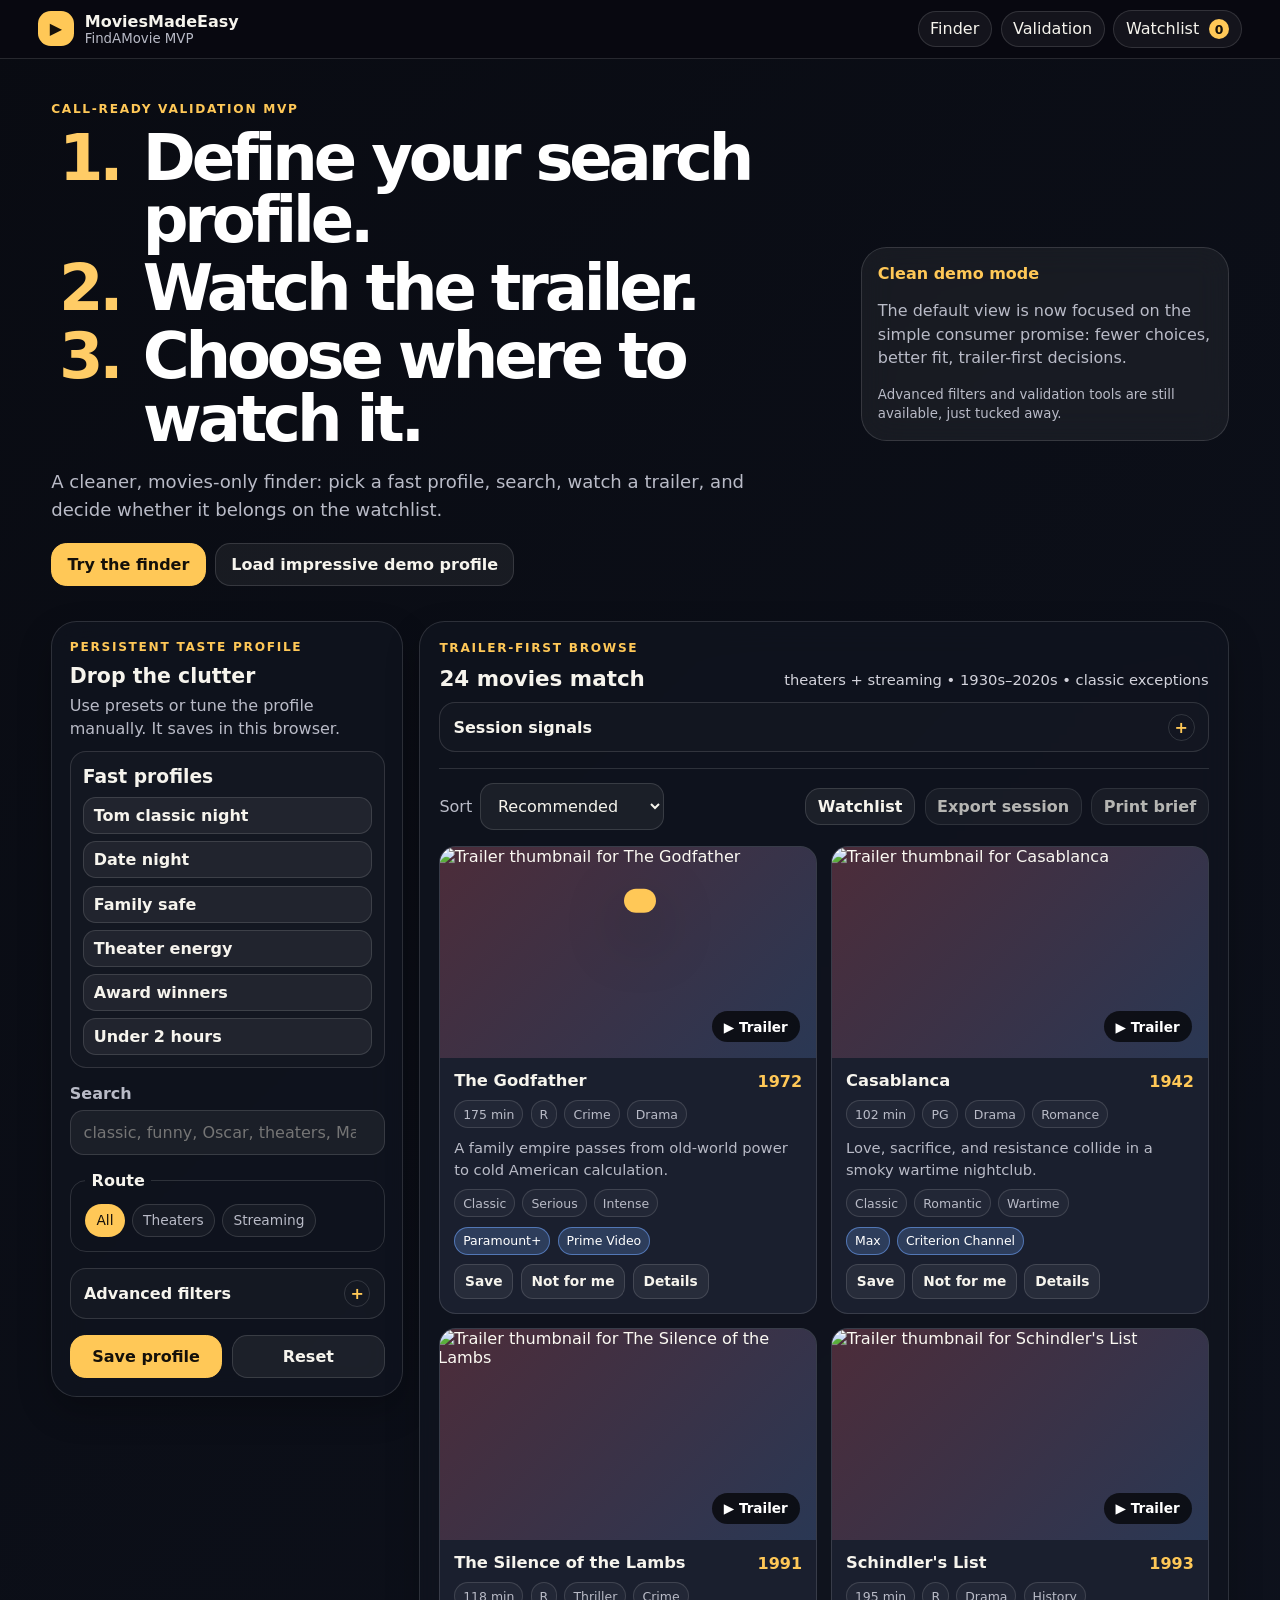
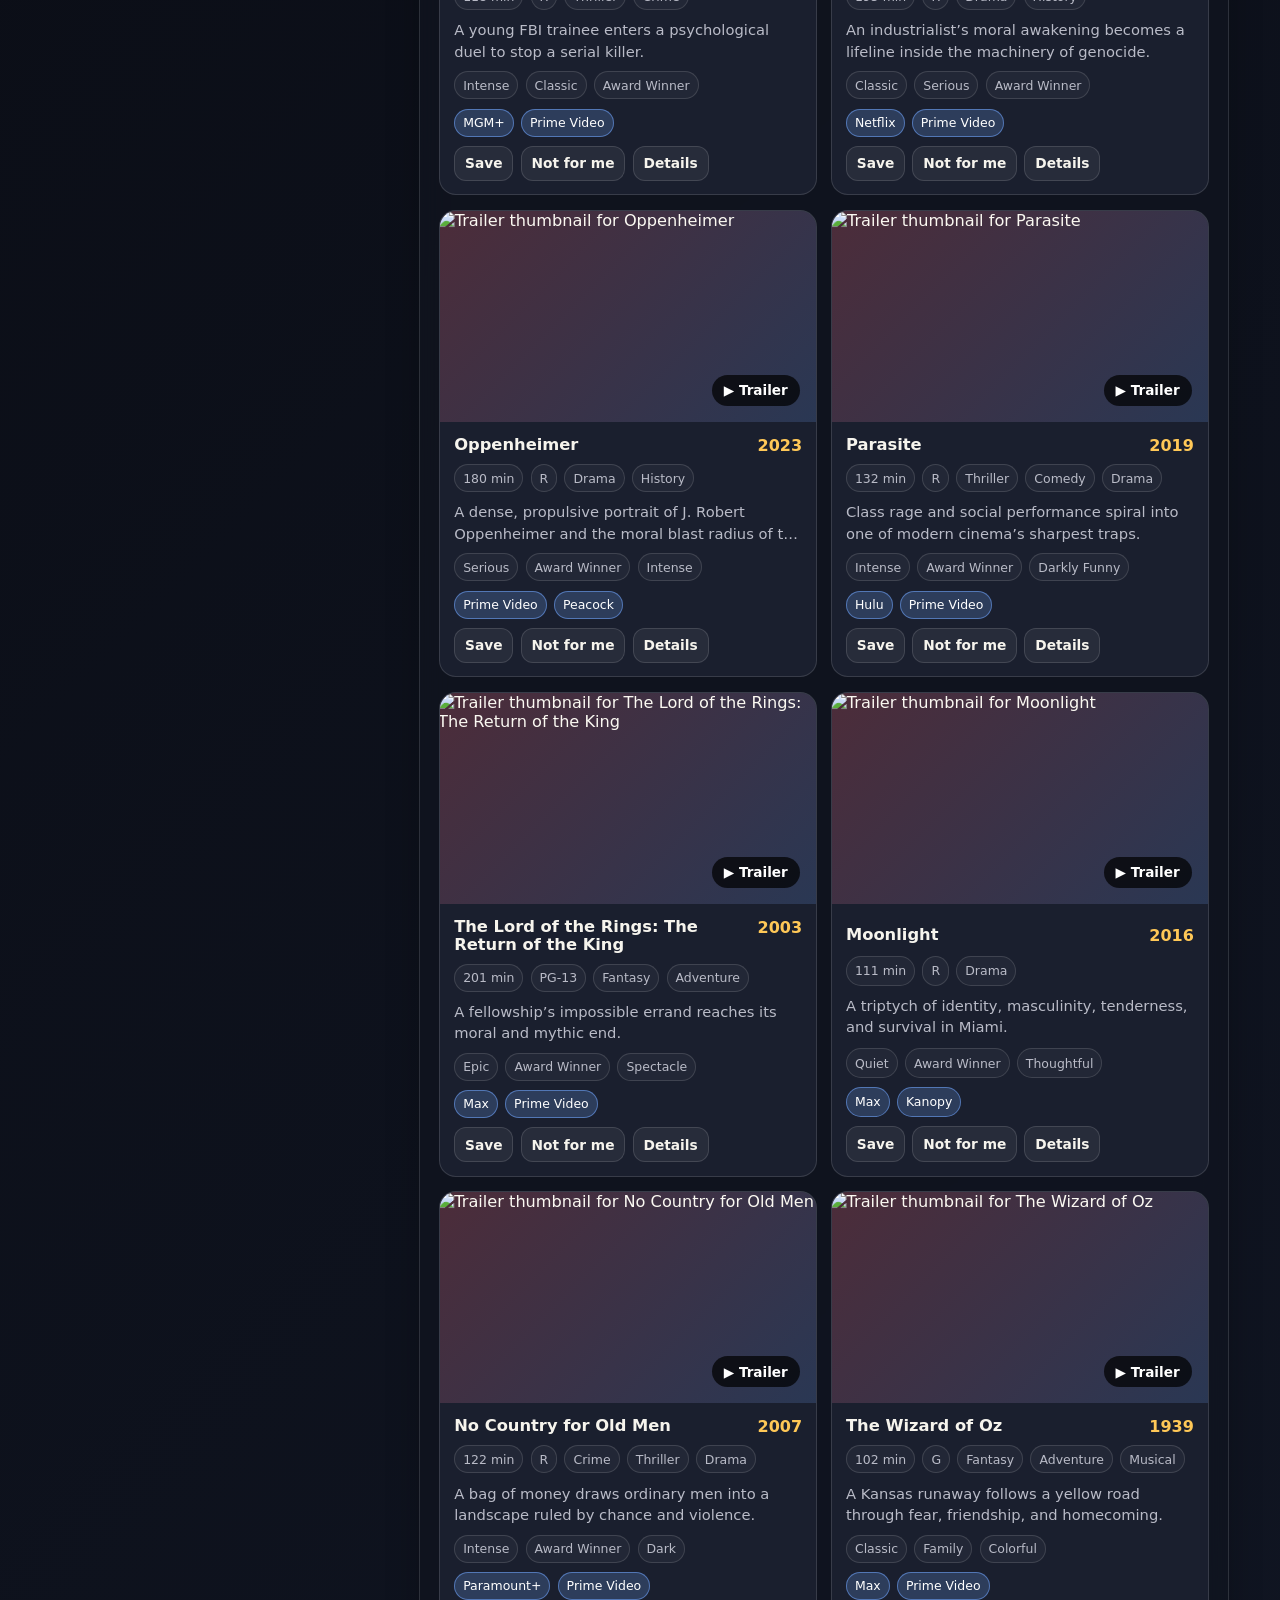
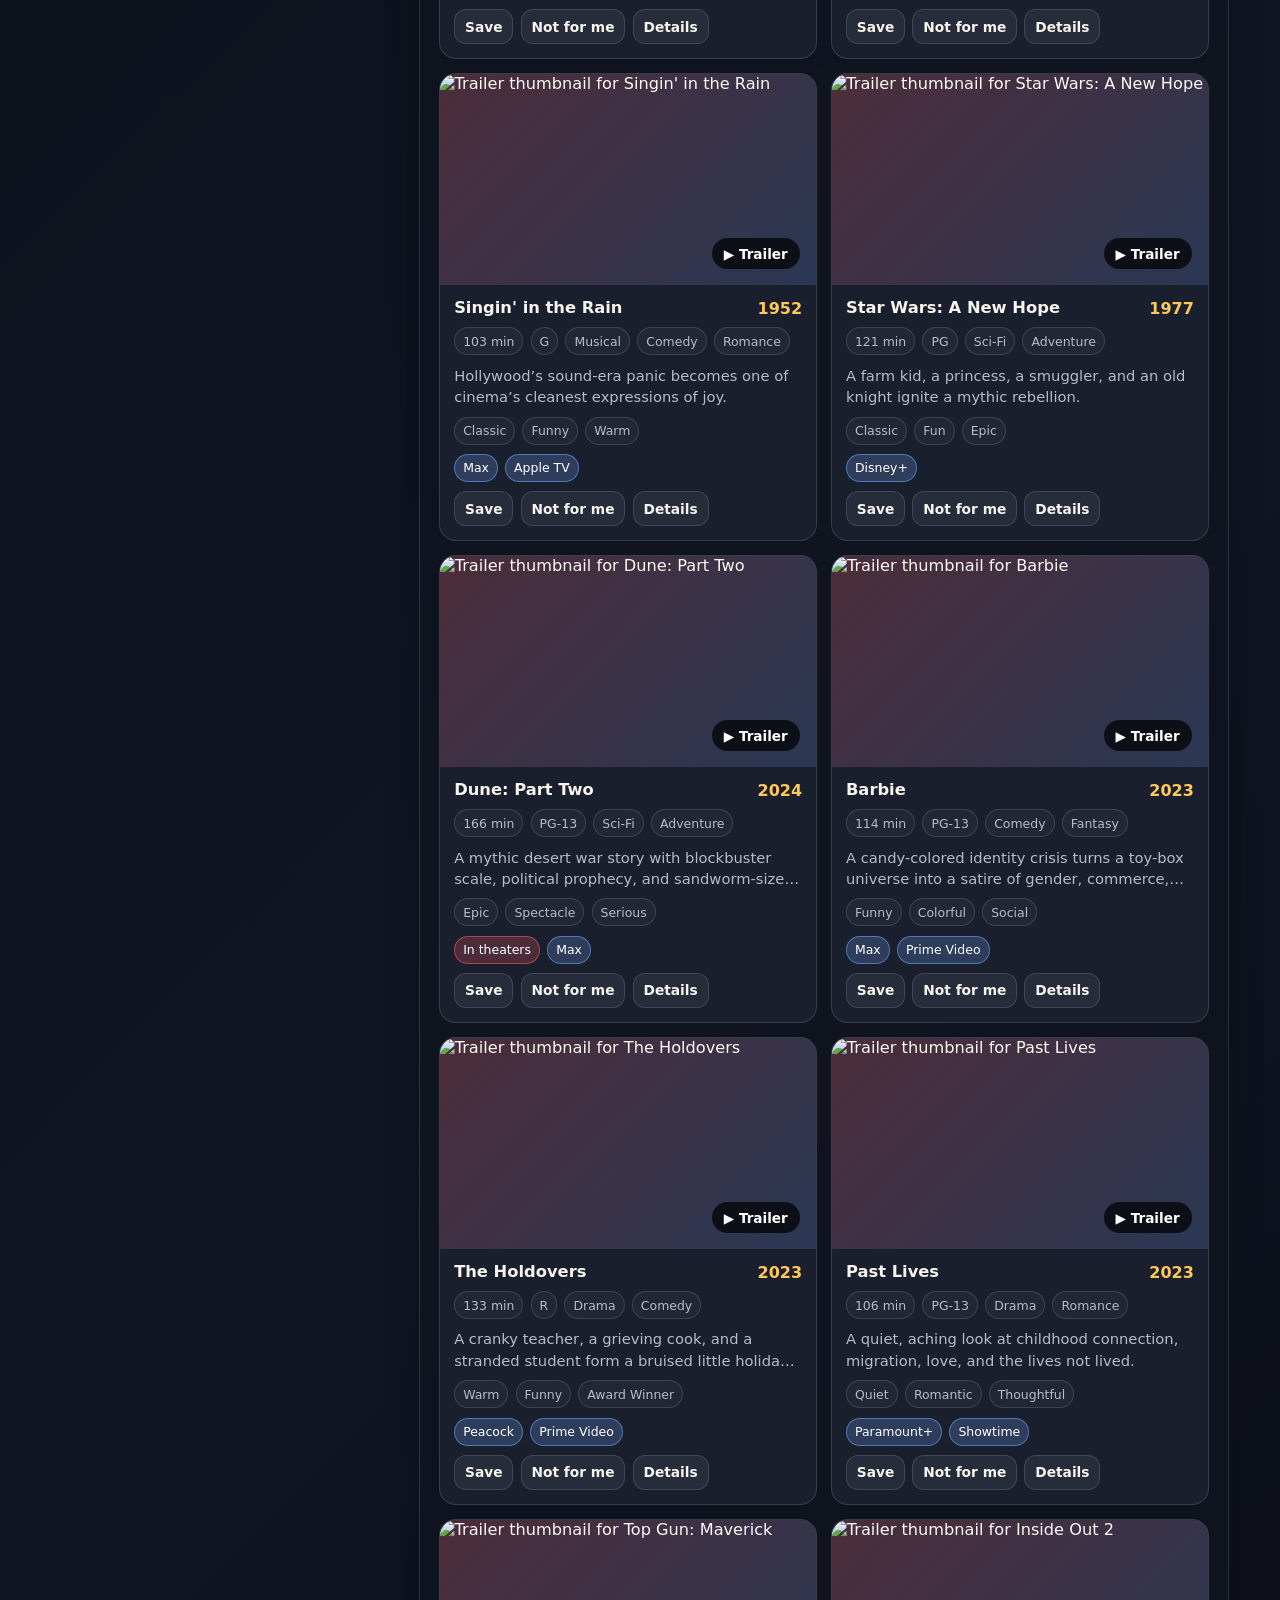
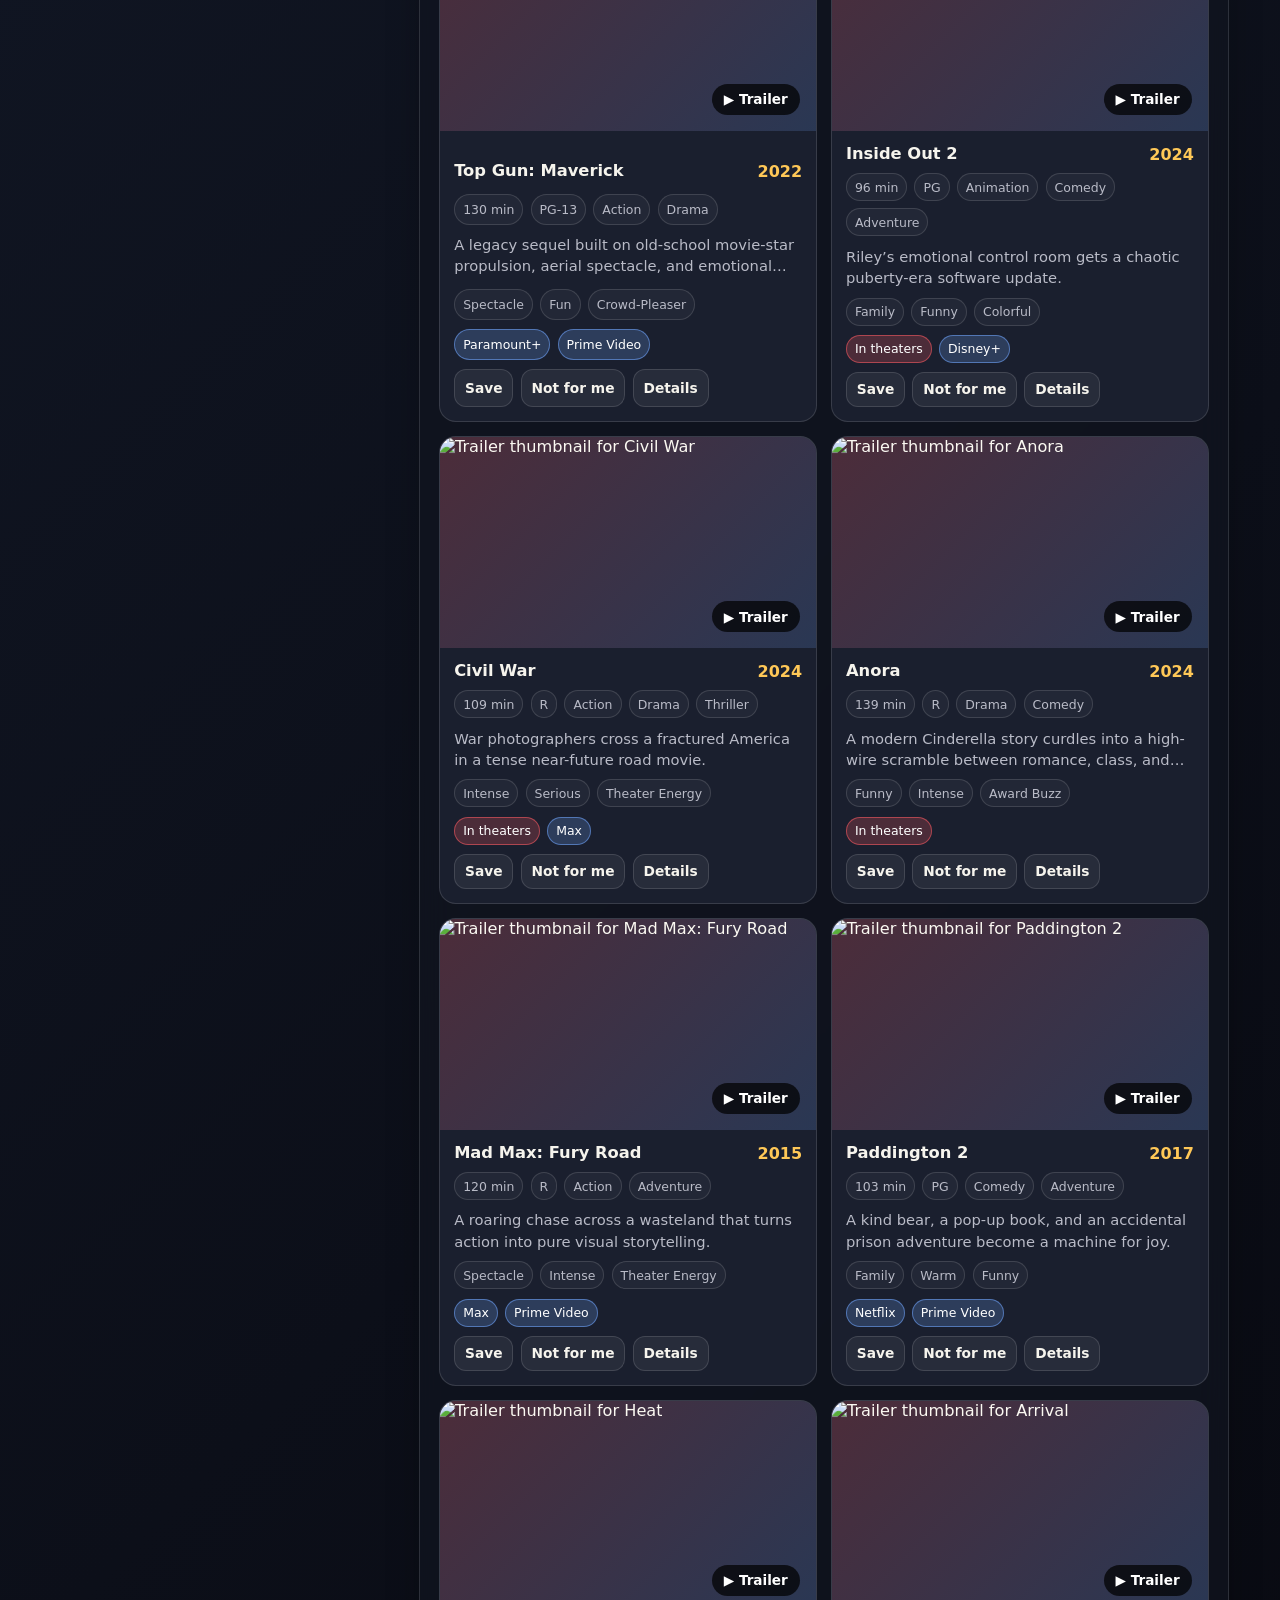
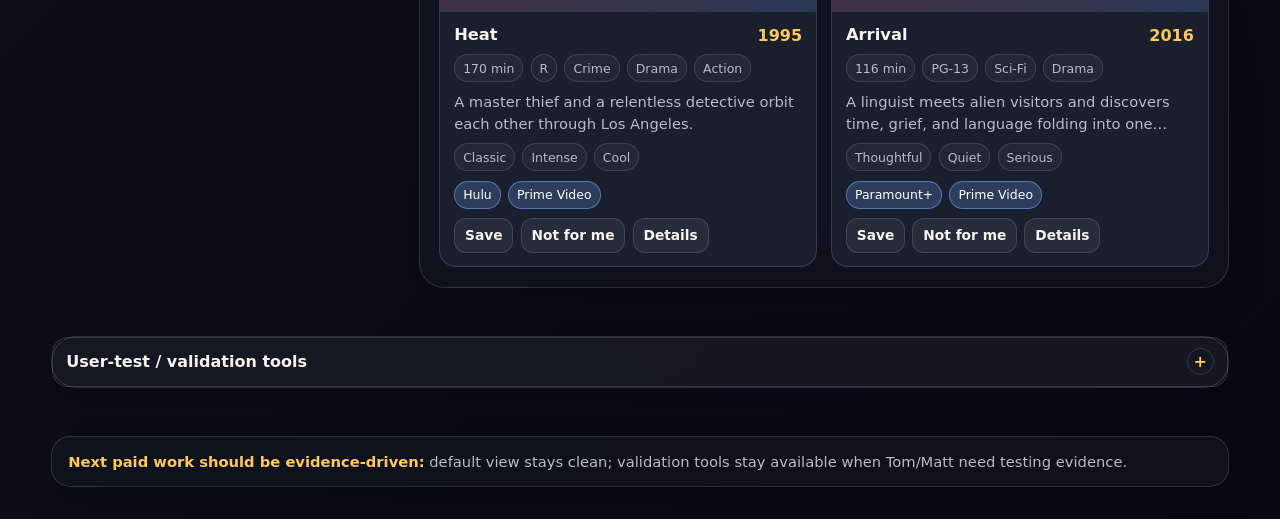
==== mvp/findamovie_mvp_static/index.html @ 517a37fc "Initial clean MoviesMadeEasy MVP staging repo" ====
<!doctype html>
<html lang="en">
<head>
  <meta charset="utf-8" />
  <meta name="viewport" content="width=device-width, initial-scale=1" />
  <title>MoviesMadeEasy — FindAMovie MVP</title>
  <meta name="description" content="Validation MVP for MoviesMadeEasy / FindAMovie: movies-only, trailer-first discovery with a persistent taste profile." />
  <link rel="manifest" href="manifest.webmanifest" />
  <link rel="stylesheet" href="styles.css" />
</head>
<body class="v2-clean">
  <header class="topbar">
    <a class="brand" href="#top" aria-label="MoviesMadeEasy home"><span class="brand-mark">▶</span><span><strong>MoviesMadeEasy</strong><small>FindAMovie MVP</small></span></a>
    <nav class="topnav" aria-label="Prototype sections">
      <a href="#finder">Finder</a>
      <a href="#validation">Validation</a>
      <button id="openWatchlistTop" type="button">Watchlist <span id="watchlistPill">0</span></button>
    </nav>
  </header>

  <section id="top" class="hero">
    <div class="hero-copy">
      <p class="eyebrow">Call-ready validation MVP</p>
      <h1 class="sr-only">Find a movie in three steps</h1>
        <ol class="hero-steps" aria-label="Find a movie steps">
          <li>Define your search profile.</li>
          <li>Watch the trailer.</li>
          <li>Choose where to watch it.</li>
        </ol>
      <p class="lede">A cleaner, movies-only finder: pick a fast profile, search, watch a trailer, and decide whether it belongs on the watchlist.</p>
      <div class="hero-actions">
        <a class="primary-action" href="#finder">Try the finder</a>
        <button id="quickDemo" class="secondary-action" type="button">Load impressive demo profile</button>
      </div>
    </div>
    <aside class="proof-card clean-note">
      <strong>Clean demo mode</strong>
      <p>The default view is now focused on the simple consumer promise: fewer choices, better fit, trailer-first decisions.</p>
      <small>Advanced filters and validation tools are still available, just tucked away.</small>
    </aside>
  </section>

  <main id="finder" class="layout">
    <aside class="filters" aria-labelledby="filterTitle">
      <div class="panel-title">
        <p class="eyebrow">Persistent taste profile</p>
        <h2 id="filterTitle">Drop the clutter</h2>
        <p>Use presets or tune the profile manually. It saves in this browser.</p>
      </div>

      <section class="preset-box" aria-label="Profile presets">
        <h3>Fast profiles</h3>
        <div id="presetButtons" class="preset-grid"></div>
      </section>

      <label class="field-label" for="searchBox">Search</label>
      <input id="searchBox" class="text-input" type="search" placeholder="classic, funny, Oscar, theaters, Max..." />

      <fieldset>
        <legend>Route</legend>
        <div class="segmented" role="group" aria-label="Viewing route">
          <label><input type="radio" name="route" value="all" checked /> All</label>
          <label><input type="radio" name="route" value="theaters" /> Theaters</label>
          <label><input type="radio" name="route" value="streaming" /> Streaming</label>
        </div>
      </fieldset>

      <details class="advanced-drawer">
        <summary>Advanced filters</summary>
        <div class="advanced-drawer-body">

      <fieldset>
        <legend>Audience</legend>
        <div id="audienceFilters" class="chip-grid"></div>
      </fieldset>

      <fieldset>
        <legend>Mood</legend>
        <div id="moodFilters" class="chip-grid"></div>
      </fieldset>

      <fieldset>
        <legend>Genre</legend>
        <div id="genreFilters" class="chip-grid"></div>
      </fieldset>

      <fieldset>
        <legend>Decades</legend>
        <div class="range-row">
          <label>From<select id="decadeFrom"></select></label>
          <label>To<select id="decadeTo"></select></label>
        </div>
      </fieldset>

      <fieldset>
        <legend>Guardrails</legend>
        <label class="toggle-row"><input id="includeClassics" type="checkbox" checked /><span>Let AFI/Oscar-style classics break decade rules</span></label>
        <label class="toggle-row"><input id="shortRuntime" type="checkbox" /><span>Prefer under 2 hours</span></label>
        <label class="toggle-row"><input id="hideLowConfidence" type="checkbox" /><span>Hide low-confidence route placeholders</span></label>
      </fieldset>

        </div>
      </details>

      <div class="button-grid clean-profile-actions">
        <button id="saveProfile" class="primary-button" type="button">Save profile</button>
        <button id="resetFilters" class="ghost-button" type="button">Reset</button>
      </div>
    </aside>

    <section class="results" aria-live="polite">
      <div class="results-topline">
        <div>
          <p class="eyebrow">Trailer-first browse</p>
          <h2><span id="resultCount">0</span> movies match</h2>
        </div>
        <p id="profileSummary" class="profile-summary"></p>
      </div>

      <details class="session-drawer">
        <summary>Session signals</summary>
      <div class="metric-strip" aria-label="Validation metrics">
        <div><strong id="metricSaved">0</strong><span>saved</span></div>
        <div><strong id="metricTrailers">0</strong><span>trailers opened</span></div>
        <div><strong id="metricDismissed">0</strong><span>not-for-me</span></div>
        <div><strong id="metricSignal">0%</strong><span>positive signal</span></div>
      </div>
      </details>

      <div class="toolbar">
        <label class="sort-label">Sort
          <select id="sortMode">
            <option value="recommended">Recommended</option>
            <option value="newest">Newest</option>
            <option value="classic">Classic-first</option>
            <option value="short">Shortest runtime</option>
            <option value="alpha">A–Z</option>
          </select>
        </label>
        <div class="toolbar-actions">
          <button id="openWatchlist" class="ghost-button small" type="button">Watchlist</button>
          <button id="exportSession" class="ghost-button small" type="button">Export session</button>
          <button id="printBrief" class="ghost-button small" type="button">Print brief</button>
        </div>
      </div>

      <div id="movieGrid" class="movie-grid"></div>
      <div id="emptyState" class="empty-state" hidden>
        <h3>No matches yet</h3>
        <p>Try All routes, widening the decades, or turning classic exceptions back on.</p>
      </div>
    </section>
  </main>

  <section id="validation" class="validation-panel validation-collapsed">
    <details>
      <summary>User-test / validation tools</summary>
      <div class="validation-inner">
    <div>
      <p class="eyebrow">User test mode</p>
      <h2>Can someone find a movie they want in under 60 seconds?</h2>
      <p>Use this during Monday’s call or a 5-person test. The MVP captures behavioral signals, then exports a receipt JSON.</p>
    </div>
    <form id="testForm" class="test-form">
      <label>Tester name or initials<input id="testerName" type="text" placeholder="T1, Ben, Tom..." /></label>
      <label>One-sentence reaction<textarea id="testerReaction" rows="3" placeholder="What did they say without prompting?"></textarea></label>
      <label>Usefulness score<select id="usefulnessScore"><option value="">Choose...</option><option>1 - not useful</option><option>2</option><option>3</option><option>4</option><option>5 - very useful</option></select></label>
      <label>Would use again?<select id="wouldUseAgain"><option value="">Choose...</option><option>Yes</option><option>Maybe</option><option>No</option></select></label>
      <div class="button-grid"><button class="primary-button" type="submit">Save test note</button><button id="clearSession" class="ghost-button" type="button">Clear session</button></div>
    </form>
      </div>
    </details>
  </section>

  <footer class="footer-note">
    <strong>Next paid work should be evidence-driven:</strong> default view stays clean; validation tools stay available when Tom/Matt need testing evidence.
  </footer>

  <dialog id="detailsDialog" class="details-dialog"><div id="detailsMount"></div></dialog>
  <dialog id="watchlistDialog" class="watchlist-dialog"><div id="watchlistMount"></div></dialog>
  <div id="toast" class="toast" role="status" aria-live="polite"></div>

  <script src="app.js"></script>
</body>
</html>
---- mvp/findamovie_mvp_static/styles.css ----
:root{color-scheme:dark;--bg:#080910;--panel:rgba(20,24,36,.86);--panel2:rgba(29,34,51,.96);--line:rgba(255,255,255,.13);--text:#f6f4ed;--muted:#b9bbc7;--gold:#ffc857;--red:#ff5c63;--blue:#72a7ff;--green:#7de2a7;--shadow:0 22px 60px rgba(0,0,0,.38);font-family:Inter,ui-sans-serif,system-ui,-apple-system,BlinkMacSystemFont,"Segoe UI",sans-serif}*{box-sizing:border-box}html{scroll-behavior:smooth}body{margin:0;background:radial-gradient(circle at 12% 0%,rgba(255,92,99,.2),transparent 30rem),radial-gradient(circle at 82% 5%,rgba(114,167,255,.18),transparent 34rem),linear-gradient(135deg,#090b12 0%,#111522 56%,#080910 100%);color:var(--text)}button,input,select,textarea{font:inherit}button{cursor:pointer}.topbar{position:sticky;top:0;z-index:5;display:flex;justify-content:space-between;align-items:center;gap:1rem;padding:.75rem clamp(1rem,4vw,3rem);border-bottom:1px solid var(--line);background:rgba(8,9,16,.78);backdrop-filter:blur(18px)}.brand{display:flex;align-items:center;gap:.7rem;color:var(--text);text-decoration:none}.brand-mark{display:grid;place-items:center;width:2.2rem;height:2.2rem;border-radius:.8rem;background:var(--gold);color:#15100a;font-weight:900}.brand small{display:block;color:var(--muted)}.topnav{display:flex;align-items:center;gap:.55rem}.topnav a,.topnav button{border:1px solid var(--line);border-radius:999px;padding:.48rem .72rem;color:var(--text);background:rgba(255,255,255,.05);text-decoration:none}.topnav span{display:inline-grid;place-items:center;min-width:1.25rem;height:1.25rem;margin-left:.3rem;border-radius:999px;background:var(--gold);color:#15100a;font-weight:900;font-size:.78rem}.hero{display:grid;grid-template-columns:minmax(0,1fr) minmax(18rem,29rem);gap:2rem;align-items:end;padding:clamp(1.25rem,4vw,4.5rem)}.hero h1{max-width:76rem;margin:0;font-size:clamp(2.45rem,7.5vw,6.1rem);line-height:.88;letter-spacing:-.075em}.lede{max-width:58rem;color:var(--muted);font-size:clamp(1rem,2vw,1.25rem);line-height:1.55}.eyebrow{margin:0 0 .65rem;color:var(--gold);font-size:.76rem;letter-spacing:.14em;text-transform:uppercase;font-weight:800}.hero-actions,.button-grid,.toolbar,.toolbar-actions,.cta-row{display:flex;gap:.6rem;flex-wrap:wrap}.primary-action,.secondary-action,.primary-button,.ghost-button,.mock-button{display:inline-flex;align-items:center;justify-content:center;border-radius:.95rem;min-height:2.55rem;padding:.7rem .95rem;border:1px solid var(--line);color:var(--text);text-decoration:none;background:rgba(255,255,255,.06);font-weight:800}.primary-action,.primary-button{border-color:var(--gold);color:#14100a;background:var(--gold)}.small{min-height:2.25rem;padding:.52rem .72rem}.proof-card,.filters,.results,.validation-panel,.modal-card{border:1px solid var(--line);border-radius:1.6rem;background:var(--panel);box-shadow:var(--shadow);backdrop-filter:blur(16px)}.proof-card{padding:1.2rem}.proof-card strong{color:var(--gold)}.proof-card p,.proof-card li{color:var(--muted);line-height:1.45}.layout{display:grid;grid-template-columns:minmax(19rem,25rem) minmax(0,1fr);gap:1.25rem;align-items:start;padding:0 clamp(1rem,4vw,4.5rem) 3rem}.filters{position:sticky;top:5rem;padding:1.1rem}.panel-title h2,.results-topline h2,.validation-panel h2{margin:0;font-size:1.45rem}.panel-title p:not(.eyebrow),.profile-summary{color:var(--muted);line-height:1.45}.preset-box{border:1px solid var(--line);border-radius:1rem;padding:.85rem;background:rgba(255,255,255,.035)}.preset-box h3{margin:.1rem 0 .65rem}.preset-grid{display:grid;grid-template-columns:1fr 1fr;gap:.45rem}.preset-grid button{border:1px solid var(--line);border-radius:.8rem;background:rgba(255,255,255,.06);color:var(--text);padding:.55rem;font-weight:750}.preset-grid button:hover,.ghost-button:hover,.mock-button:hover{border-color:var(--gold)}.field-label{display:block;color:var(--muted);margin:1rem 0 .4rem;font-weight:700}.text-input,select,textarea,input[type=text]{width:100%;border:1px solid var(--line);border-radius:.85rem;padding:.75rem .8rem;color:var(--text);background:#111522}fieldset{border:1px solid var(--line);border-radius:1rem;margin:1rem 0;padding:.9rem}legend{padding:0 .4rem;color:var(--text);font-weight:800}.chip-grid,.segmented,.meta-row,.tag-row,.route-row{display:flex;flex-wrap:wrap;gap:.45rem}.chip-grid label,.segmented label{cursor:pointer;user-select:none}.chip-grid input,.segmented input{position:absolute;opacity:0;pointer-events:none}.chip-grid span,.segmented label,.meta-row span,.tag-row span,.route-row span{display:inline-flex;align-items:center;min-height:2.05rem;border:1px solid var(--line);border-radius:999px;padding:.42rem .64rem;color:var(--muted);background:rgba(255,255,255,.04);font-size:.86rem}.chip-grid input:checked+span,.segmented label:has(input:checked){border-color:rgba(255,200,87,.82);color:#15100a;background:var(--gold)}.range-row{display:grid;grid-template-columns:1fr 1fr;gap:.75rem}.range-row label{display:grid;gap:.35rem;color:var(--muted)}.toggle-row{display:flex;gap:.7rem;align-items:flex-start;color:var(--muted);line-height:1.35;margin:.45rem 0}.toggle-row input{width:1.15rem;height:1.15rem;accent-color:var(--gold)}.button-grid>*{flex:1}.results{padding:1.2rem}.results-topline{display:flex;justify-content:space-between;gap:1rem;align-items:end;margin-bottom:1rem}.profile-summary{max-width:44rem;text-align:right;margin:0}.metric-strip{display:grid;grid-template-columns:repeat(4,minmax(0,1fr));gap:.75rem;margin-bottom:1rem}.metric-strip div{border:1px solid var(--line);border-radius:1rem;padding:.8rem;background:rgba(255,255,255,.04)}.metric-strip strong{display:block;font-size:1.35rem;color:var(--gold)}.metric-strip span{color:var(--muted);font-size:.82rem}.toolbar{align-items:center;justify-content:space-between;margin-bottom:1rem}.sort-label{color:var(--muted);display:inline-flex;align-items:center;gap:.5rem}.sort-label select{width:auto;min-width:11rem}.movie-grid{display:grid;grid-template-columns:repeat(auto-fill,minmax(17rem,1fr));gap:1rem}.movie-card{display:grid;overflow:hidden;border:1px solid var(--line);border-radius:1.25rem;background:var(--panel2)}.trailer-frame{position:relative;display:block;aspect-ratio:16/9;overflow:hidden;text-decoration:none;color:var(--text);background:linear-gradient(135deg,rgba(255,92,99,.22),rgba(114,167,255,.18))}.trailer-frame img{width:100%;height:100%;object-fit:cover;filter:saturate(.95) contrast(1.04);transform:scale(1.01)}.play-pill{position:absolute;inset:auto 1rem 1rem auto;border-radius:999px;padding:.48rem .75rem;background:rgba(0,0,0,.72);color:#fff;font-weight:800;font-size:.85rem}.card-body{display:grid;gap:.7rem;padding:1rem}.card-title-row{display:flex;justify-content:space-between;gap:.75rem;align-items:start}.card-title-row h3{margin:0;font-size:1.08rem;line-height:1.12}.year{color:var(--gold);font-weight:900}.synopsis{margin:0;color:var(--muted);line-height:1.45}.tag-row .gold{color:#14110a;background:var(--gold);border-color:var(--gold)}.tag-row .green{color:#07120b;background:var(--green);border-color:var(--green)}.route.theaters{color:#fff;background:rgba(255,92,99,.22);border-color:rgba(255,92,99,.55)}.route.streaming{color:#fff;background:rgba(114,167,255,.22);border-color:rgba(114,167,255,.55)}.mock-button.active{background:rgba(125,226,167,.18);border-color:var(--green);color:#dfffea}.mock-button.bad{background:rgba(255,92,99,.16);border-color:var(--red)}.empty-state{text-align:center;padding:4rem 1rem;color:var(--muted)}.validation-panel{display:grid;grid-template-columns:minmax(0,1fr) minmax(18rem,32rem);gap:1.25rem;margin:0 clamp(1rem,4vw,4.5rem) 3rem;padding:1.2rem}.test-form{display:grid;gap:.75rem}.test-form label{display:grid;gap:.35rem;color:var(--muted);font-weight:700}.footer-note{margin:0 clamp(1rem,4vw,4.5rem) 2rem;border:1px solid var(--line);border-radius:1.2rem;padding:1rem;color:var(--muted);background:rgba(0,0,0,.2)}.footer-note strong{color:var(--gold)}dialog{border:0;padding:0;background:transparent;color:var(--text);max-width:min(48rem,94vw)}dialog::backdrop{background:rgba(0,0,0,.66)}.modal-card{position:relative;padding:1.4rem}.modal-card h2{margin-top:0}.modal-card h2 span{color:var(--gold)}.modal-card p,.modal-card li,.note{color:var(--muted);line-height:1.45}.close{position:absolute;top:.8rem;right:.8rem;border:1px solid var(--line);background:rgba(255,255,255,.06);color:var(--text);width:2.2rem;height:2.2rem;border-radius:999px;font-size:1.2rem}.detail-grid{display:grid;grid-template-columns:repeat(3,1fr);gap:.7rem}.detail-grid div{border:1px solid var(--line);border-radius:1rem;padding:.8rem}.detail-grid strong{display:block;color:var(--gold)}.detail-grid span{color:var(--muted)}.watchlist-list{display:grid;gap:.65rem;padding-left:1.3rem}.watchlist-list li{border:1px solid var(--line);border-radius:1rem;padding:.8rem}.watchlist-list span{display:block}.watchlist-list button{margin-top:.45rem;border:1px solid var(--line);border-radius:.7rem;background:rgba(255,255,255,.06);color:var(--text);padding:.35rem .6rem}.toast{position:fixed;left:50%;bottom:1rem;transform:translate(-50%,120%);z-index:20;padding:.75rem 1rem;border-radius:999px;background:var(--gold);color:#15100a;font-weight:900;box-shadow:var(--shadow);transition:.2s ease}.toast.show{transform:translate(-50%,0)}@media print{.topbar,.filters,.toolbar,.hero-actions,.cta-row,.validation-panel,.footer-note{display:none!important}.layout,.hero{display:block}.results{box-shadow:none}.movie-grid{grid-template-columns:repeat(2,1fr)}}@media(max-width:980px){.hero,.layout,.validation-panel{grid-template-columns:1fr}.filters{position:static}.results-topline{display:block}.profile-summary{text-align:left;margin-top:.65rem}.metric-strip{grid-template-columns:repeat(2,minmax(0,1fr))}}@media(max-width:620px){.topbar{align-items:flex-start}.topnav{display:grid;grid-template-columns:1fr 1fr}.metric-strip,.detail-grid{grid-template-columns:1fr}.toolbar{display:grid}.sort-label{display:grid;align-items:stretch}.sort-label select{width:100%}.preset-grid{grid-template-columns:1fr}}

/* V2-clean skin: keep the validation machinery, but restore the simpler V1 feel by default. */
body.v2-clean{
  background:linear-gradient(135deg,#090b12 0%,#101522 58%,#080910 100%);
}
body.v2-clean .topbar{
  padding:.62rem clamp(1rem,3.2vw,2.4rem);
  background:rgba(8,9,16,.88);
}
body.v2-clean .hero{
  grid-template-columns:minmax(0,1fr) minmax(16rem,23rem);
  align-items:center;
  gap:1.25rem;
  padding:clamp(1.4rem,3.4vw,3.2rem) clamp(1rem,4vw,4.5rem) clamp(1rem,2.8vw,2.2rem);
}
body.v2-clean .hero h1{
  max-width:58rem;
  font-size:clamp(2.15rem,5.4vw,4.9rem);
  line-height:.94;
  letter-spacing:-.055em;
}
body.v2-clean .lede{
  max-width:46rem;
  font-size:clamp(.98rem,1.55vw,1.13rem);
}
body.v2-clean .proof-card.clean-note{
  padding:1rem;
  background:rgba(255,255,255,.055);
  box-shadow:none;
}
body.v2-clean .proof-card.clean-note ul{display:none;}
body.v2-clean .proof-card.clean-note small{display:block;color:var(--muted);line-height:1.45;}
body.v2-clean .layout{
  grid-template-columns:minmax(17rem,22rem) minmax(0,1fr);
  gap:1rem;
}
body.v2-clean .filters,
body.v2-clean .results,
body.v2-clean .validation-panel,
body.v2-clean .footer-note{
  box-shadow:0 14px 34px rgba(0,0,0,.24);
  background:rgba(17,21,32,.74);
}
body.v2-clean .panel-title h2{font-size:1.28rem;}
body.v2-clean .panel-title p:not(.eyebrow){margin:.35rem 0 .7rem;}
body.v2-clean .preset-box{
  background:rgba(255,255,255,.025);
  padding:.75rem;
}
body.v2-clean .preset-grid{grid-template-columns:1fr;}
body.v2-clean .preset-grid button{
  min-height:2.2rem;
  text-align:left;
  justify-content:flex-start;
  padding:.5rem .62rem;
}
body.v2-clean .text-input,
body.v2-clean select,
body.v2-clean textarea,
body.v2-clean input[type=text]{background:rgba(255,255,255,.055);}
body.v2-clean .advanced-drawer,
body.v2-clean .session-drawer,
body.v2-clean .validation-collapsed > details{
  border:1px solid var(--line);
  border-radius:1rem;
  background:rgba(255,255,255,.028);
  margin:1rem 0;
}
body.v2-clean .advanced-drawer > summary,
body.v2-clean .session-drawer > summary,
body.v2-clean .validation-collapsed > details > summary{
  list-style:none;
  cursor:pointer;
  min-height:2.55rem;
  display:flex;
  align-items:center;
  justify-content:space-between;
  gap:1rem;
  padding:.68rem .82rem;
  color:var(--text);
  font-weight:850;
}
body.v2-clean .advanced-drawer > summary::-webkit-details-marker,
body.v2-clean .session-drawer > summary::-webkit-details-marker,
body.v2-clean .validation-collapsed > details > summary::-webkit-details-marker{display:none;}
body.v2-clean .advanced-drawer > summary::after,
body.v2-clean .session-drawer > summary::after,
body.v2-clean .validation-collapsed > details > summary::after{
  content:"+";
  display:grid;
  place-items:center;
  width:1.55rem;
  height:1.55rem;
  border:1px solid var(--line);
  border-radius:999px;
  color:var(--gold);
}
body.v2-clean .advanced-drawer[open] > summary::after,
body.v2-clean .session-drawer[open] > summary::after,
body.v2-clean .validation-collapsed > details[open] > summary::after{content:"−";}
body.v2-clean .advanced-drawer-body{padding:0 .8rem .85rem;}
body.v2-clean .advanced-drawer fieldset{margin:.75rem 0;}
body.v2-clean .clean-profile-actions{margin-top:.85rem;}
body.v2-clean .results-topline{margin-bottom:.7rem;}
body.v2-clean .results-topline h2{font-size:1.34rem;}
body.v2-clean .profile-summary{font-size:.92rem;color:#d3d3dc;}
body.v2-clean .session-drawer{margin:0 0 1rem;}
body.v2-clean .session-drawer:not([open]){background:rgba(255,255,255,.018);}
body.v2-clean .metric-strip{margin:.15rem .75rem .75rem;}
body.v2-clean .metric-strip div{padding:.65rem;background:rgba(255,255,255,.028);}
body.v2-clean .toolbar{align-items:center;border-top:1px solid var(--line);padding-top:.85rem;}
body.v2-clean .toolbar-actions .ghost-button:not(#openWatchlist){opacity:.72;}
body.v2-clean .movie-grid{grid-template-columns:repeat(auto-fill,minmax(18.5rem,1fr));gap:.9rem;}
body.v2-clean .movie-card{
  border-radius:1.05rem;
  background:rgba(28,33,48,.94);
}
body.v2-clean .card-body{gap:.58rem;padding:.86rem;}
body.v2-clean .card-title-row h3{font-size:1.02rem;}
body.v2-clean .synopsis{
  display:-webkit-box;
  -webkit-line-clamp:2;
  -webkit-box-orient:vertical;
  overflow:hidden;
  font-size:.92rem;
}
body.v2-clean .tag-row span:nth-child(n+4){display:none;}
body.v2-clean .meta-row span,
body.v2-clean .tag-row span,
body.v2-clean .route-row span{min-height:1.75rem;font-size:.78rem;padding:.3rem .5rem;}
body.v2-clean .cta-row{gap:.45rem;}
body.v2-clean .mock-button{min-height:2.18rem;border-radius:.75rem;padding:.45rem .62rem;font-size:.86rem;}
body.v2-clean .validation-panel{
  display:block;
  padding:0;
  margin-top:0;
}
body.v2-clean .validation-collapsed > details{margin:0;}
body.v2-clean .validation-inner{
  display:grid;
  grid-template-columns:minmax(0,1fr) minmax(18rem,32rem);
  gap:1.25rem;
  padding:0 1.1rem 1.1rem;
}
body.v2-clean .footer-note{font-size:.92rem;}
@media(max-width:980px){
  body.v2-clean .hero,
  body.v2-clean .layout,
  body.v2-clean .validation-inner{grid-template-columns:1fr;}
  body.v2-clean .hero{padding-top:1.25rem;}
}
@media(max-width:620px){
  body.v2-clean .hero h1{font-size:clamp(2rem,13vw,3.25rem);}
  body.v2-clean .hero{gap:.8rem;}
  body.v2-clean .proof-card.clean-note{display:none;}
  body.v2-clean .layout{padding-inline:.75rem;}
  body.v2-clean .results{padding:.9rem;}
  body.v2-clean .movie-grid{grid-template-columns:1fr;}
}


.sr-only{position:absolute!important;width:1px;height:1px;padding:0;margin:-1px;overflow:hidden;clip:rect(0,0,0,0);white-space:nowrap;border:0}
.hero-steps{margin:0;padding-left:1.35em;font-size:clamp(2.1rem,5vw,4.8rem);line-height:.98;font-weight:900;letter-spacing:-.065em;color:#fff;max-width:980px}
.hero-steps li{margin:.08em 0;padding-left:.08em}
.hero-steps li::marker{color:var(--accent,#ffcc66);font-weight:900}
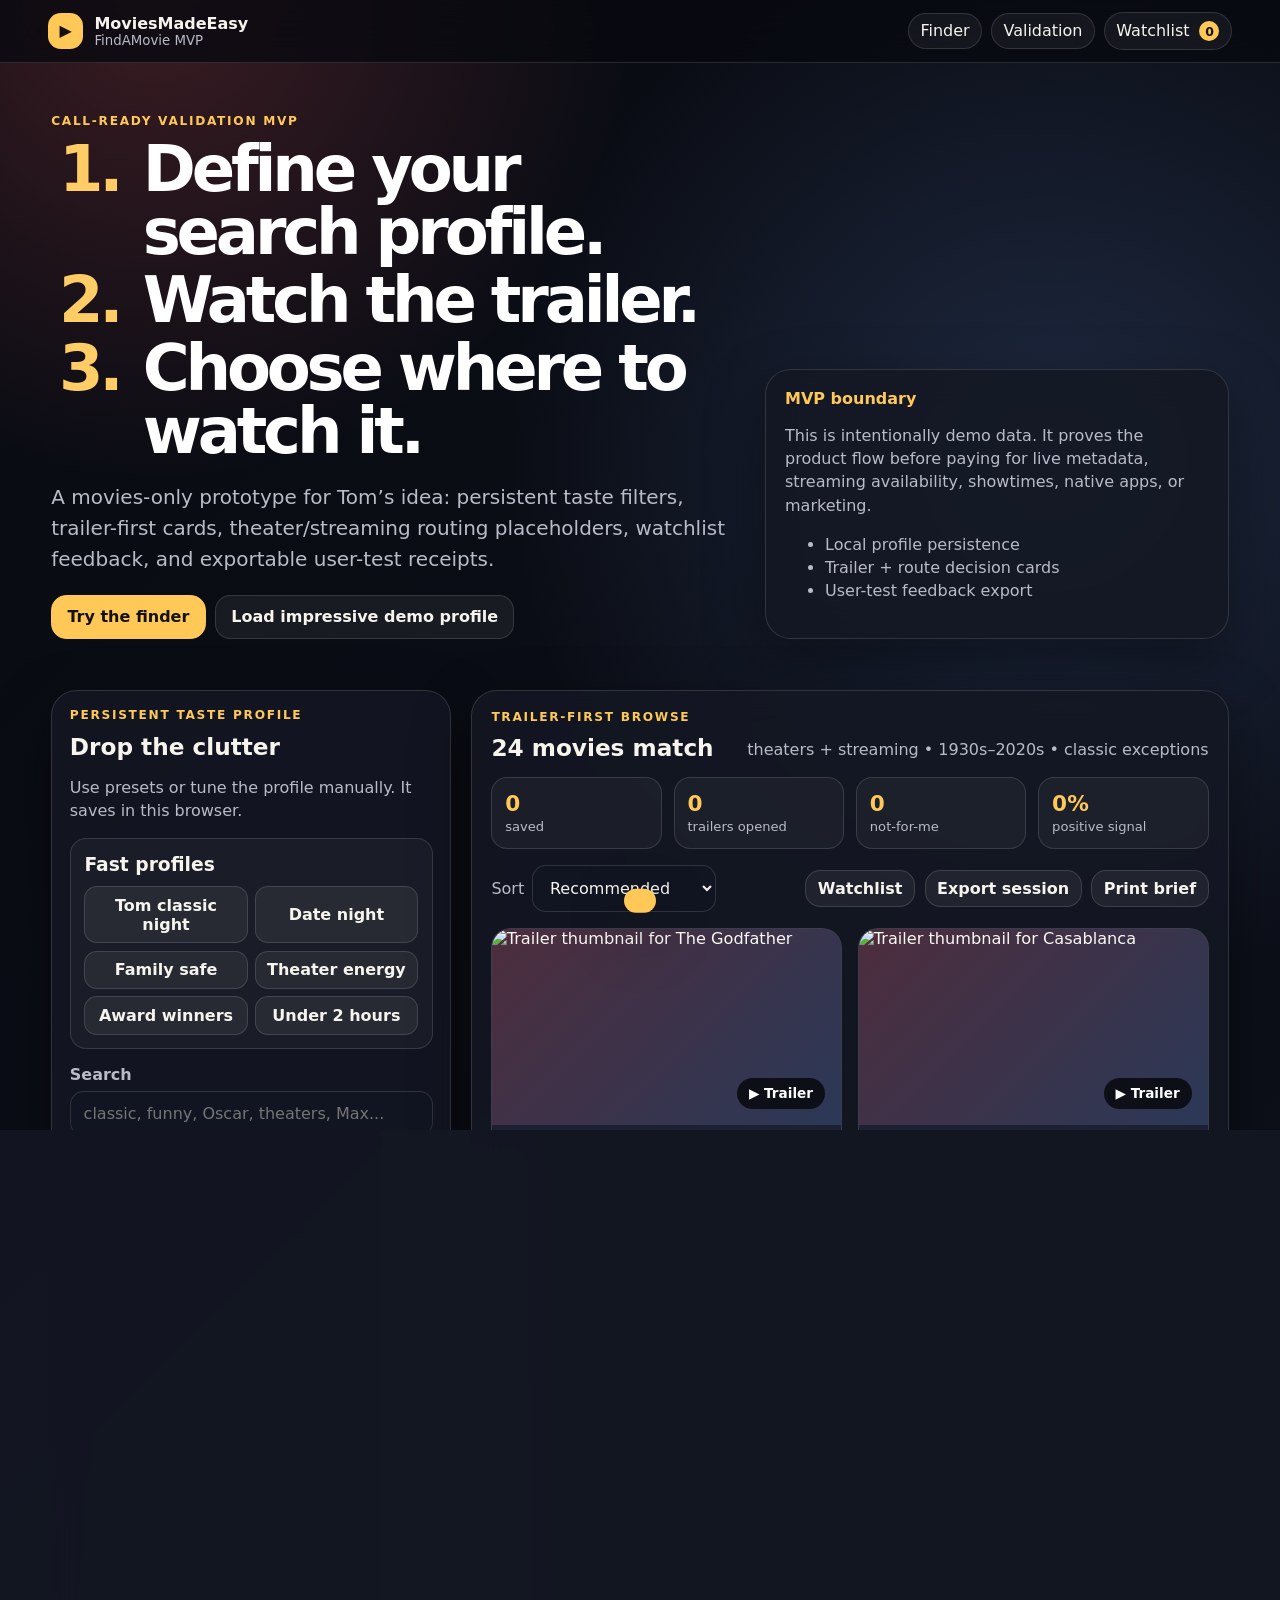
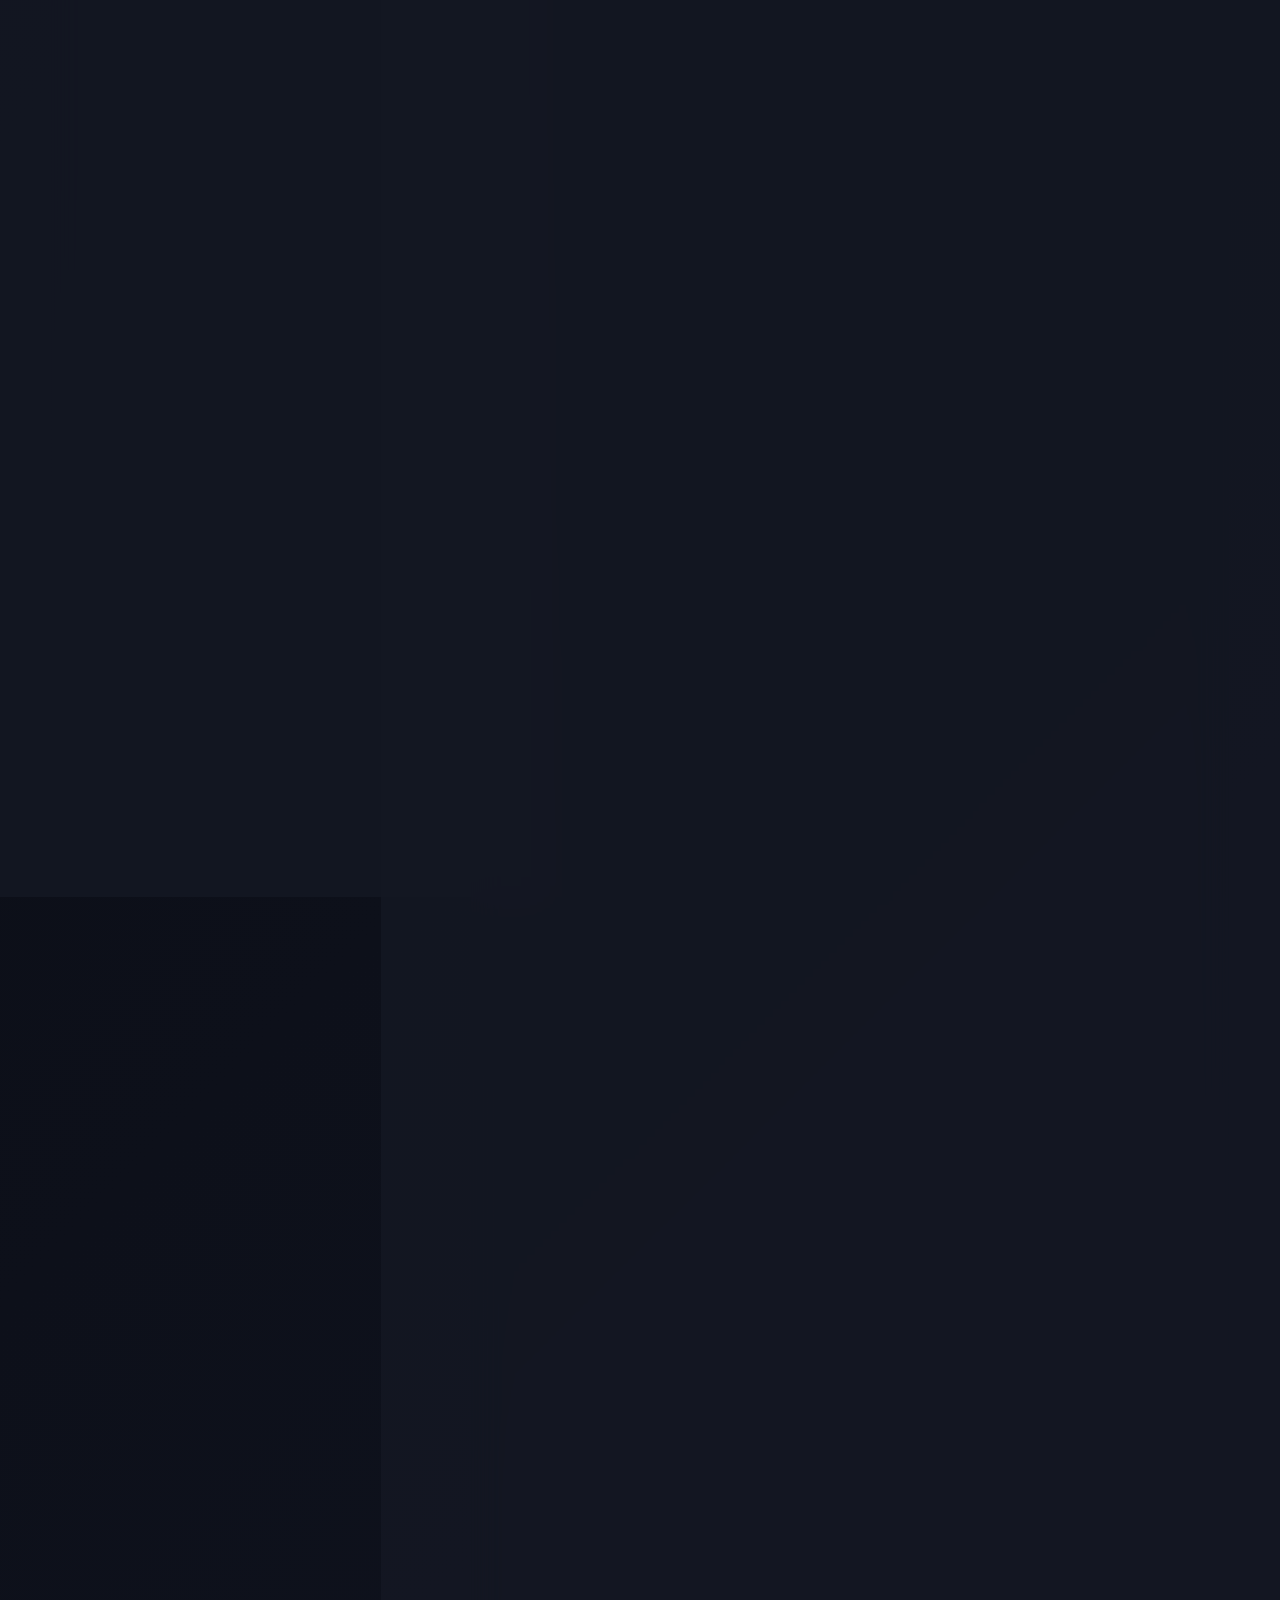
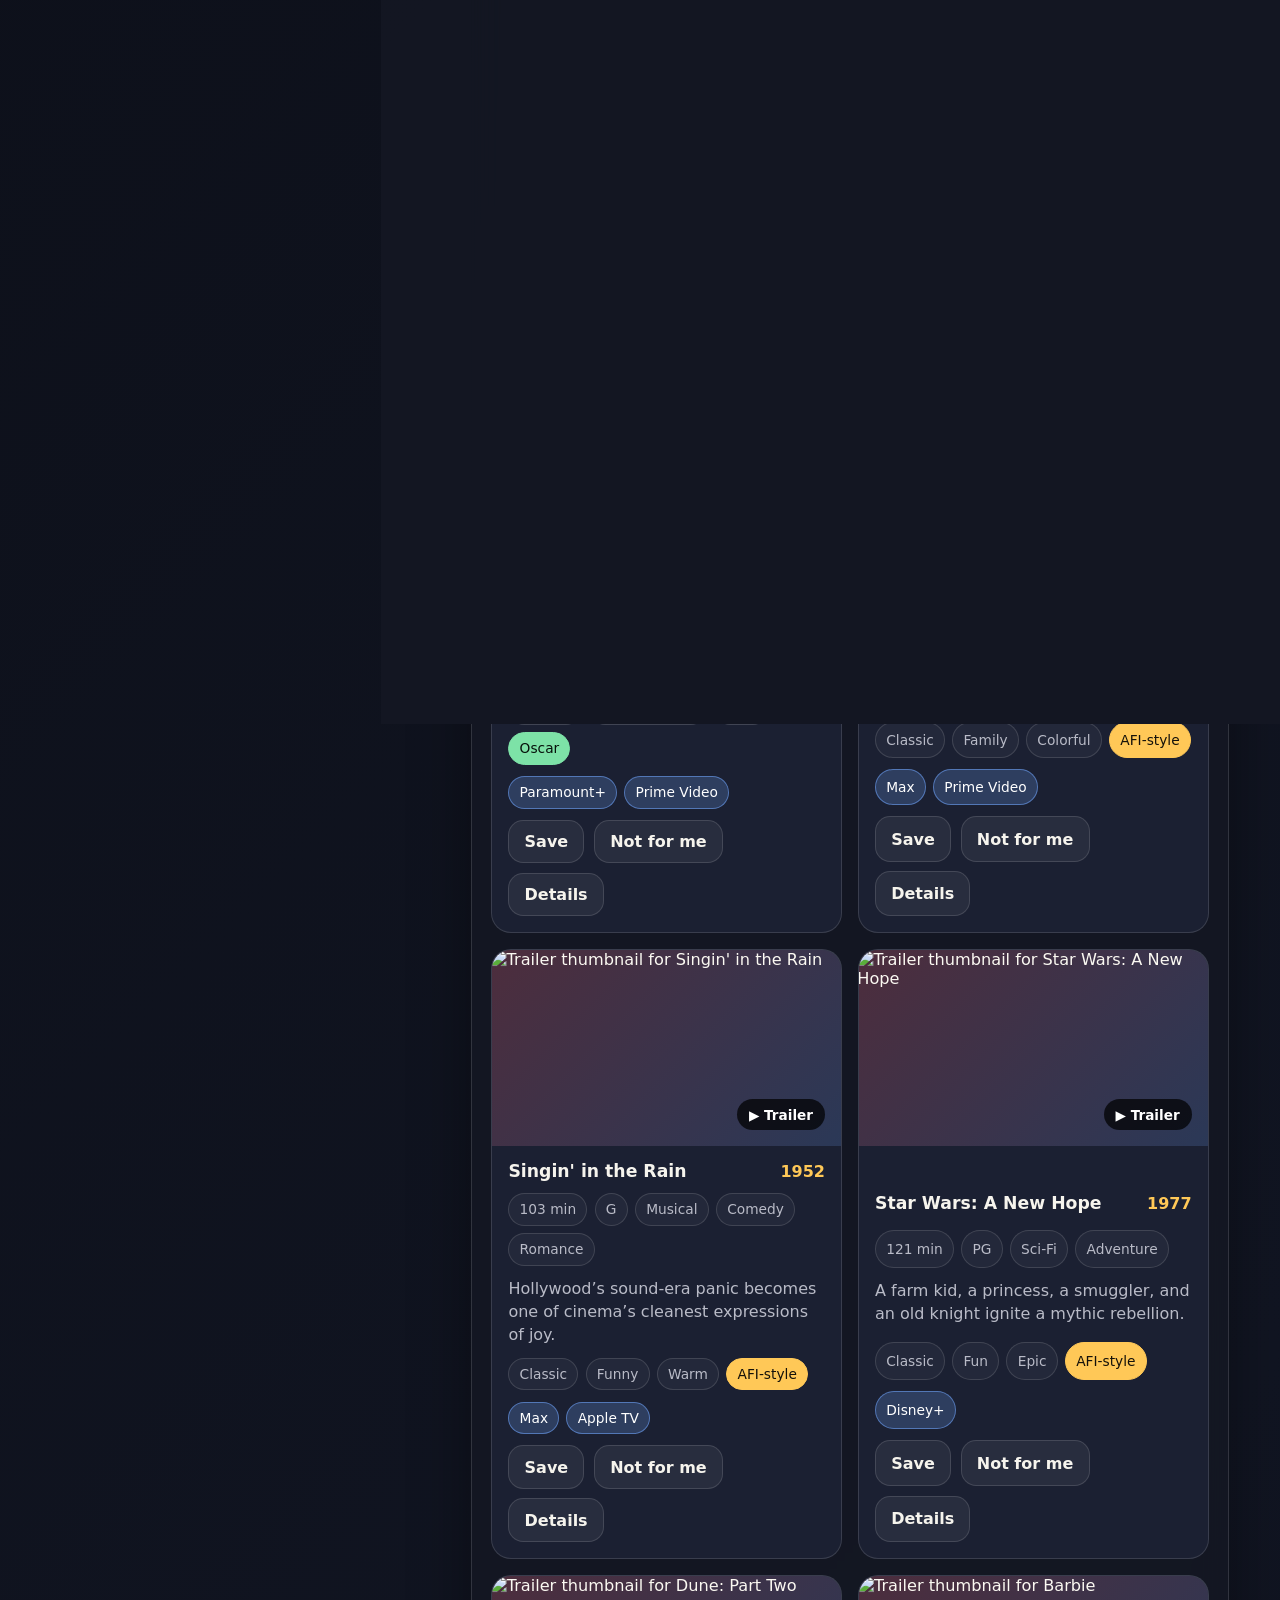
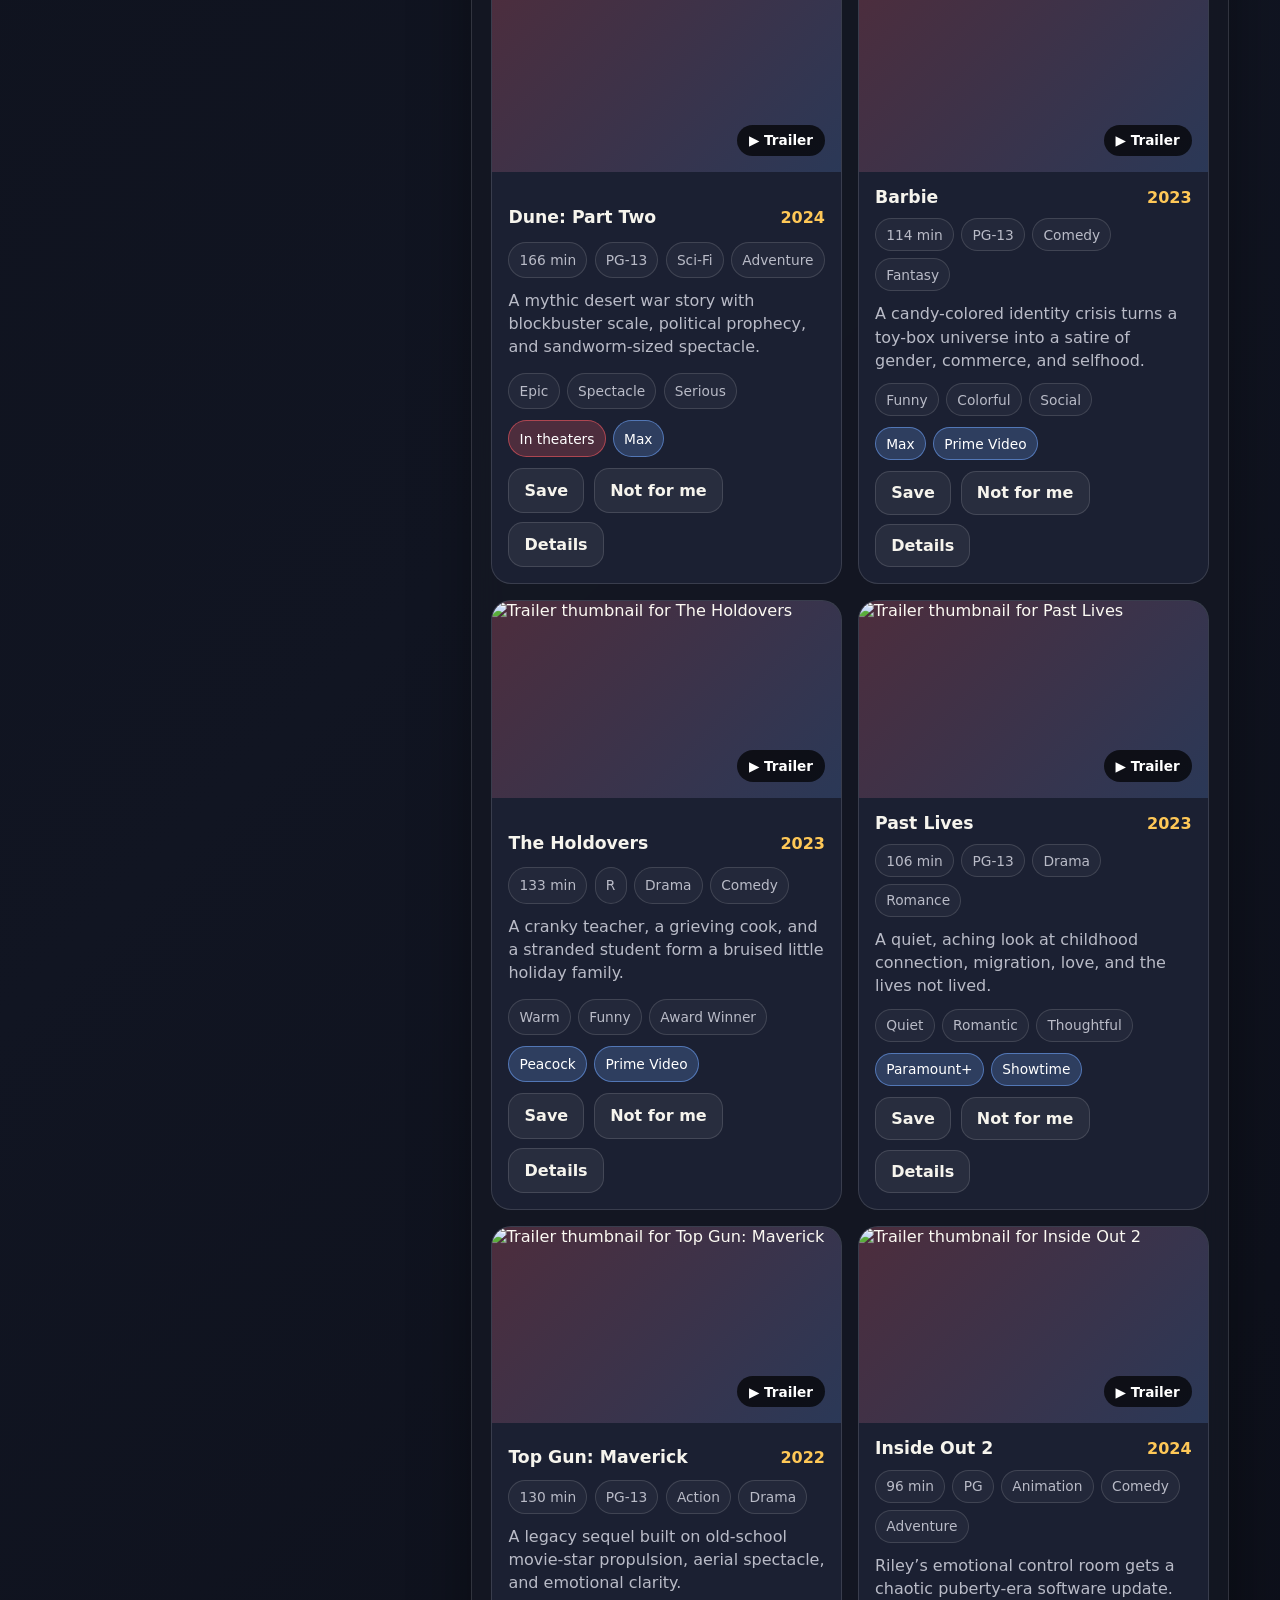
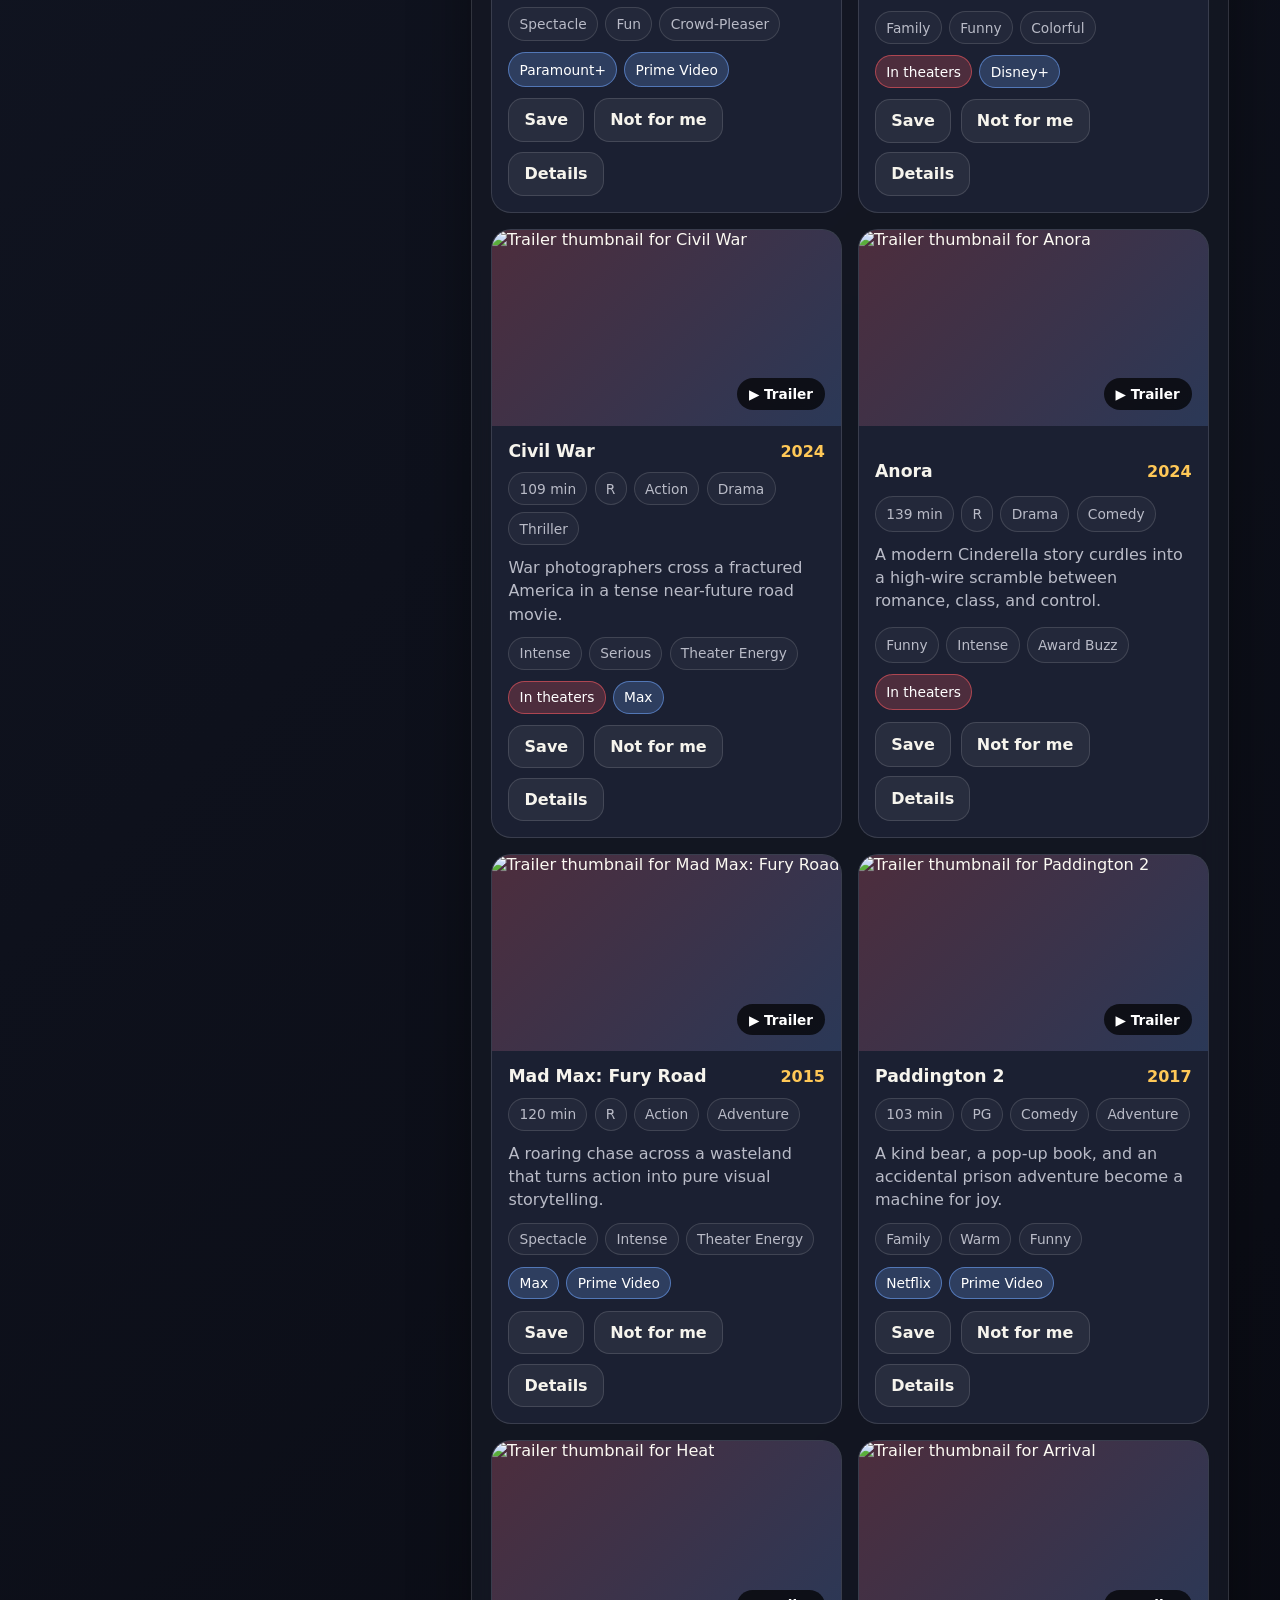
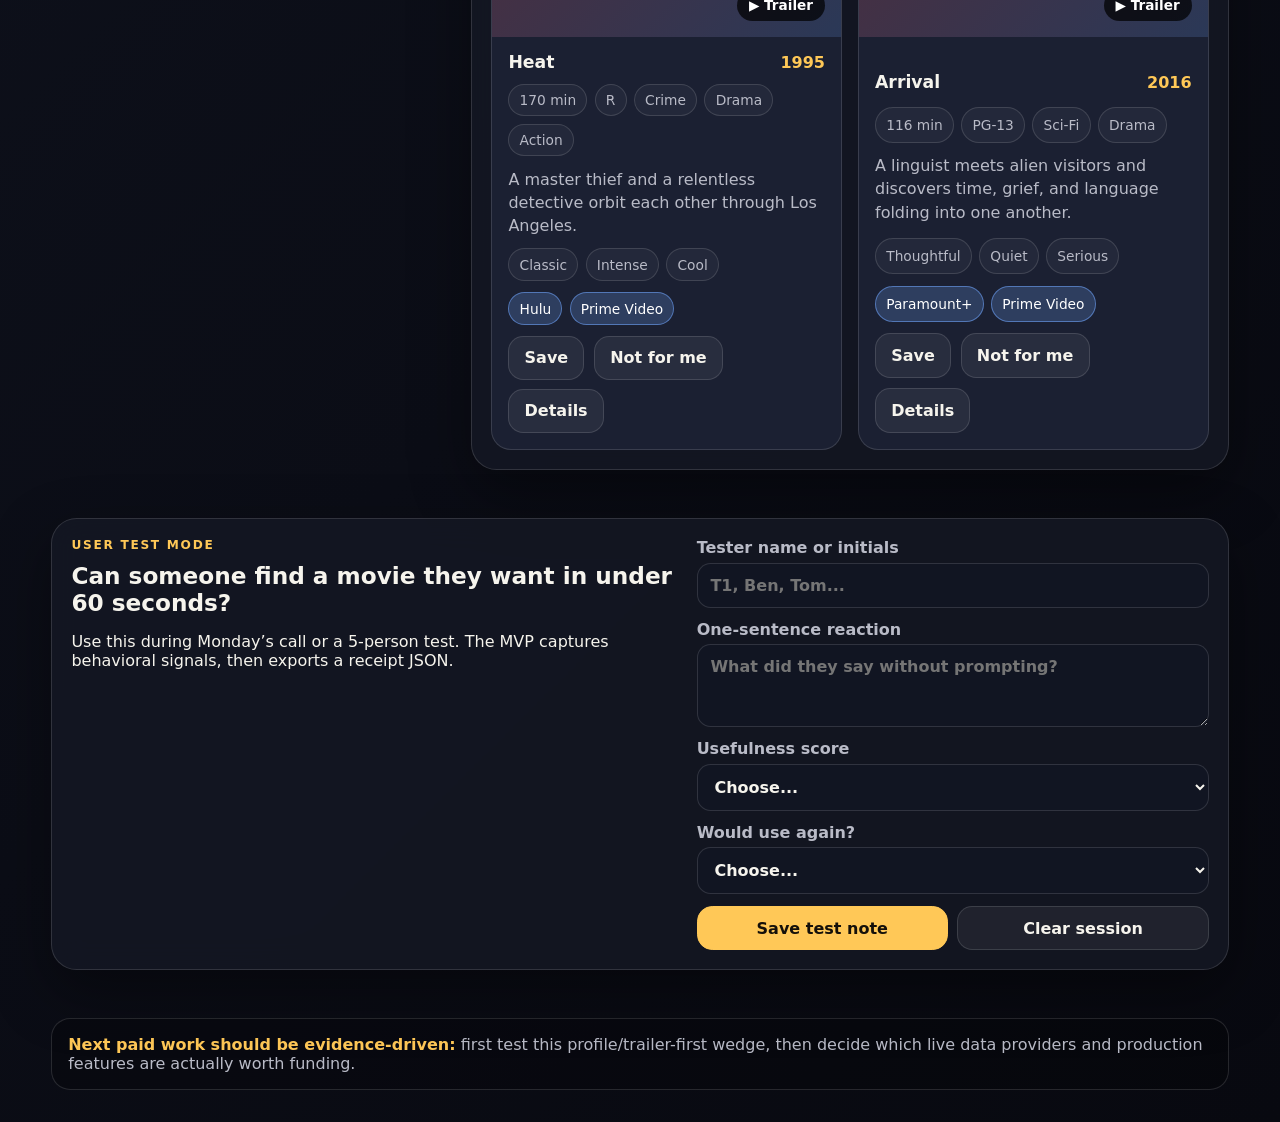
==== commit c8dcee00: "Create v1 branch with v1 MVP at root" ====
--- a/mvp/findamovie_mvp_static/index.html
+++ b/mvp/findamovie_mvp_static/index.html
@@ -8,7 +8,7 @@
   <link rel="manifest" href="manifest.webmanifest" />
   <link rel="stylesheet" href="styles.css" />
 </head>
-<body class="v2-clean">
+<body>
   <header class="topbar">
     <a class="brand" href="#top" aria-label="MoviesMadeEasy home"><span class="brand-mark">▶</span><span><strong>MoviesMadeEasy</strong><small>FindAMovie MVP</small></span></a>
     <nav class="topnav" aria-label="Prototype sections">
@@ -27,16 +27,20 @@
           <li>Watch the trailer.</li>
           <li>Choose where to watch it.</li>
         </ol>
-      <p class="lede">A cleaner, movies-only finder: pick a fast profile, search, watch a trailer, and decide whether it belongs on the watchlist.</p>
+      <p class="lede">A movies-only prototype for Tom’s idea: persistent taste filters, trailer-first cards, theater/streaming routing placeholders, watchlist feedback, and exportable user-test receipts.</p>
       <div class="hero-actions">
         <a class="primary-action" href="#finder">Try the finder</a>
         <button id="quickDemo" class="secondary-action" type="button">Load impressive demo profile</button>
       </div>
     </div>
-    <aside class="proof-card clean-note">
-      <strong>Clean demo mode</strong>
-      <p>The default view is now focused on the simple consumer promise: fewer choices, better fit, trailer-first decisions.</p>
-      <small>Advanced filters and validation tools are still available, just tucked away.</small>
+    <aside class="proof-card">
+      <strong>MVP boundary</strong>
+      <p>This is intentionally demo data. It proves the product flow before paying for live metadata, streaming availability, showtimes, native apps, or marketing.</p>
+      <ul>
+        <li>Local profile persistence</li>
+        <li>Trailer + route decision cards</li>
+        <li>User-test feedback export</li>
+      </ul>
     </aside>
   </section>
 
@@ -64,10 +68,6 @@
           <label><input type="radio" name="route" value="streaming" /> Streaming</label>
         </div>
       </fieldset>
-
-      <details class="advanced-drawer">
-        <summary>Advanced filters</summary>
-        <div class="advanced-drawer-body">
 
       <fieldset>
         <legend>Audience</legend>
@@ -99,10 +99,7 @@
         <label class="toggle-row"><input id="hideLowConfidence" type="checkbox" /><span>Hide low-confidence route placeholders</span></label>
       </fieldset>
 
-        </div>
-      </details>
-
-      <div class="button-grid clean-profile-actions">
+      <div class="button-grid">
         <button id="saveProfile" class="primary-button" type="button">Save profile</button>
         <button id="resetFilters" class="ghost-button" type="button">Reset</button>
       </div>
@@ -117,15 +114,12 @@
         <p id="profileSummary" class="profile-summary"></p>
       </div>
 
-      <details class="session-drawer">
-        <summary>Session signals</summary>
       <div class="metric-strip" aria-label="Validation metrics">
         <div><strong id="metricSaved">0</strong><span>saved</span></div>
         <div><strong id="metricTrailers">0</strong><span>trailers opened</span></div>
         <div><strong id="metricDismissed">0</strong><span>not-for-me</span></div>
         <div><strong id="metricSignal">0%</strong><span>positive signal</span></div>
       </div>
-      </details>
 
       <div class="toolbar">
         <label class="sort-label">Sort
@@ -152,10 +146,7 @@
     </section>
   </main>
 
-  <section id="validation" class="validation-panel validation-collapsed">
-    <details>
-      <summary>User-test / validation tools</summary>
-      <div class="validation-inner">
+  <section id="validation" class="validation-panel">
     <div>
       <p class="eyebrow">User test mode</p>
       <h2>Can someone find a movie they want in under 60 seconds?</h2>
@@ -168,12 +159,10 @@
       <label>Would use again?<select id="wouldUseAgain"><option value="">Choose...</option><option>Yes</option><option>Maybe</option><option>No</option></select></label>
       <div class="button-grid"><button class="primary-button" type="submit">Save test note</button><button id="clearSession" class="ghost-button" type="button">Clear session</button></div>
     </form>
-      </div>
-    </details>
   </section>
 
   <footer class="footer-note">
-    <strong>Next paid work should be evidence-driven:</strong> default view stays clean; validation tools stay available when Tom/Matt need testing evidence.
+    <strong>Next paid work should be evidence-driven:</strong> first test this profile/trailer-first wedge, then decide which live data providers and production features are actually worth funding.
   </footer>
 
   <dialog id="detailsDialog" class="details-dialog"><div id="detailsMount"></div></dialog>
--- a/mvp/findamovie_mvp_static/styles.css
+++ b/mvp/findamovie_mvp_static/styles.css
@@ -1,163 +1,4 @@
 :root{color-scheme:dark;--bg:#080910;--panel:rgba(20,24,36,.86);--panel2:rgba(29,34,51,.96);--line:rgba(255,255,255,.13);--text:#f6f4ed;--muted:#b9bbc7;--gold:#ffc857;--red:#ff5c63;--blue:#72a7ff;--green:#7de2a7;--shadow:0 22px 60px rgba(0,0,0,.38);font-family:Inter,ui-sans-serif,system-ui,-apple-system,BlinkMacSystemFont,"Segoe UI",sans-serif}*{box-sizing:border-box}html{scroll-behavior:smooth}body{margin:0;background:radial-gradient(circle at 12% 0%,rgba(255,92,99,.2),transparent 30rem),radial-gradient(circle at 82% 5%,rgba(114,167,255,.18),transparent 34rem),linear-gradient(135deg,#090b12 0%,#111522 56%,#080910 100%);color:var(--text)}button,input,select,textarea{font:inherit}button{cursor:pointer}.topbar{position:sticky;top:0;z-index:5;display:flex;justify-content:space-between;align-items:center;gap:1rem;padding:.75rem clamp(1rem,4vw,3rem);border-bottom:1px solid var(--line);background:rgba(8,9,16,.78);backdrop-filter:blur(18px)}.brand{display:flex;align-items:center;gap:.7rem;color:var(--text);text-decoration:none}.brand-mark{display:grid;place-items:center;width:2.2rem;height:2.2rem;border-radius:.8rem;background:var(--gold);color:#15100a;font-weight:900}.brand small{display:block;color:var(--muted)}.topnav{display:flex;align-items:center;gap:.55rem}.topnav a,.topnav button{border:1px solid var(--line);border-radius:999px;padding:.48rem .72rem;color:var(--text);background:rgba(255,255,255,.05);text-decoration:none}.topnav span{display:inline-grid;place-items:center;min-width:1.25rem;height:1.25rem;margin-left:.3rem;border-radius:999px;background:var(--gold);color:#15100a;font-weight:900;font-size:.78rem}.hero{display:grid;grid-template-columns:minmax(0,1fr) minmax(18rem,29rem);gap:2rem;align-items:end;padding:clamp(1.25rem,4vw,4.5rem)}.hero h1{max-width:76rem;margin:0;font-size:clamp(2.45rem,7.5vw,6.1rem);line-height:.88;letter-spacing:-.075em}.lede{max-width:58rem;color:var(--muted);font-size:clamp(1rem,2vw,1.25rem);line-height:1.55}.eyebrow{margin:0 0 .65rem;color:var(--gold);font-size:.76rem;letter-spacing:.14em;text-transform:uppercase;font-weight:800}.hero-actions,.button-grid,.toolbar,.toolbar-actions,.cta-row{display:flex;gap:.6rem;flex-wrap:wrap}.primary-action,.secondary-action,.primary-button,.ghost-button,.mock-button{display:inline-flex;align-items:center;justify-content:center;border-radius:.95rem;min-height:2.55rem;padding:.7rem .95rem;border:1px solid var(--line);color:var(--text);text-decoration:none;background:rgba(255,255,255,.06);font-weight:800}.primary-action,.primary-button{border-color:var(--gold);color:#14100a;background:var(--gold)}.small{min-height:2.25rem;padding:.52rem .72rem}.proof-card,.filters,.results,.validation-panel,.modal-card{border:1px solid var(--line);border-radius:1.6rem;background:var(--panel);box-shadow:var(--shadow);backdrop-filter:blur(16px)}.proof-card{padding:1.2rem}.proof-card strong{color:var(--gold)}.proof-card p,.proof-card li{color:var(--muted);line-height:1.45}.layout{display:grid;grid-template-columns:minmax(19rem,25rem) minmax(0,1fr);gap:1.25rem;align-items:start;padding:0 clamp(1rem,4vw,4.5rem) 3rem}.filters{position:sticky;top:5rem;padding:1.1rem}.panel-title h2,.results-topline h2,.validation-panel h2{margin:0;font-size:1.45rem}.panel-title p:not(.eyebrow),.profile-summary{color:var(--muted);line-height:1.45}.preset-box{border:1px solid var(--line);border-radius:1rem;padding:.85rem;background:rgba(255,255,255,.035)}.preset-box h3{margin:.1rem 0 .65rem}.preset-grid{display:grid;grid-template-columns:1fr 1fr;gap:.45rem}.preset-grid button{border:1px solid var(--line);border-radius:.8rem;background:rgba(255,255,255,.06);color:var(--text);padding:.55rem;font-weight:750}.preset-grid button:hover,.ghost-button:hover,.mock-button:hover{border-color:var(--gold)}.field-label{display:block;color:var(--muted);margin:1rem 0 .4rem;font-weight:700}.text-input,select,textarea,input[type=text]{width:100%;border:1px solid var(--line);border-radius:.85rem;padding:.75rem .8rem;color:var(--text);background:#111522}fieldset{border:1px solid var(--line);border-radius:1rem;margin:1rem 0;padding:.9rem}legend{padding:0 .4rem;color:var(--text);font-weight:800}.chip-grid,.segmented,.meta-row,.tag-row,.route-row{display:flex;flex-wrap:wrap;gap:.45rem}.chip-grid label,.segmented label{cursor:pointer;user-select:none}.chip-grid input,.segmented input{position:absolute;opacity:0;pointer-events:none}.chip-grid span,.segmented label,.meta-row span,.tag-row span,.route-row span{display:inline-flex;align-items:center;min-height:2.05rem;border:1px solid var(--line);border-radius:999px;padding:.42rem .64rem;color:var(--muted);background:rgba(255,255,255,.04);font-size:.86rem}.chip-grid input:checked+span,.segmented label:has(input:checked){border-color:rgba(255,200,87,.82);color:#15100a;background:var(--gold)}.range-row{display:grid;grid-template-columns:1fr 1fr;gap:.75rem}.range-row label{display:grid;gap:.35rem;color:var(--muted)}.toggle-row{display:flex;gap:.7rem;align-items:flex-start;color:var(--muted);line-height:1.35;margin:.45rem 0}.toggle-row input{width:1.15rem;height:1.15rem;accent-color:var(--gold)}.button-grid>*{flex:1}.results{padding:1.2rem}.results-topline{display:flex;justify-content:space-between;gap:1rem;align-items:end;margin-bottom:1rem}.profile-summary{max-width:44rem;text-align:right;margin:0}.metric-strip{display:grid;grid-template-columns:repeat(4,minmax(0,1fr));gap:.75rem;margin-bottom:1rem}.metric-strip div{border:1px solid var(--line);border-radius:1rem;padding:.8rem;background:rgba(255,255,255,.04)}.metric-strip strong{display:block;font-size:1.35rem;color:var(--gold)}.metric-strip span{color:var(--muted);font-size:.82rem}.toolbar{align-items:center;justify-content:space-between;margin-bottom:1rem}.sort-label{color:var(--muted);display:inline-flex;align-items:center;gap:.5rem}.sort-label select{width:auto;min-width:11rem}.movie-grid{display:grid;grid-template-columns:repeat(auto-fill,minmax(17rem,1fr));gap:1rem}.movie-card{display:grid;overflow:hidden;border:1px solid var(--line);border-radius:1.25rem;background:var(--panel2)}.trailer-frame{position:relative;display:block;aspect-ratio:16/9;overflow:hidden;text-decoration:none;color:var(--text);background:linear-gradient(135deg,rgba(255,92,99,.22),rgba(114,167,255,.18))}.trailer-frame img{width:100%;height:100%;object-fit:cover;filter:saturate(.95) contrast(1.04);transform:scale(1.01)}.play-pill{position:absolute;inset:auto 1rem 1rem auto;border-radius:999px;padding:.48rem .75rem;background:rgba(0,0,0,.72);color:#fff;font-weight:800;font-size:.85rem}.card-body{display:grid;gap:.7rem;padding:1rem}.card-title-row{display:flex;justify-content:space-between;gap:.75rem;align-items:start}.card-title-row h3{margin:0;font-size:1.08rem;line-height:1.12}.year{color:var(--gold);font-weight:900}.synopsis{margin:0;color:var(--muted);line-height:1.45}.tag-row .gold{color:#14110a;background:var(--gold);border-color:var(--gold)}.tag-row .green{color:#07120b;background:var(--green);border-color:var(--green)}.route.theaters{color:#fff;background:rgba(255,92,99,.22);border-color:rgba(255,92,99,.55)}.route.streaming{color:#fff;background:rgba(114,167,255,.22);border-color:rgba(114,167,255,.55)}.mock-button.active{background:rgba(125,226,167,.18);border-color:var(--green);color:#dfffea}.mock-button.bad{background:rgba(255,92,99,.16);border-color:var(--red)}.empty-state{text-align:center;padding:4rem 1rem;color:var(--muted)}.validation-panel{display:grid;grid-template-columns:minmax(0,1fr) minmax(18rem,32rem);gap:1.25rem;margin:0 clamp(1rem,4vw,4.5rem) 3rem;padding:1.2rem}.test-form{display:grid;gap:.75rem}.test-form label{display:grid;gap:.35rem;color:var(--muted);font-weight:700}.footer-note{margin:0 clamp(1rem,4vw,4.5rem) 2rem;border:1px solid var(--line);border-radius:1.2rem;padding:1rem;color:var(--muted);background:rgba(0,0,0,.2)}.footer-note strong{color:var(--gold)}dialog{border:0;padding:0;background:transparent;color:var(--text);max-width:min(48rem,94vw)}dialog::backdrop{background:rgba(0,0,0,.66)}.modal-card{position:relative;padding:1.4rem}.modal-card h2{margin-top:0}.modal-card h2 span{color:var(--gold)}.modal-card p,.modal-card li,.note{color:var(--muted);line-height:1.45}.close{position:absolute;top:.8rem;right:.8rem;border:1px solid var(--line);background:rgba(255,255,255,.06);color:var(--text);width:2.2rem;height:2.2rem;border-radius:999px;font-size:1.2rem}.detail-grid{display:grid;grid-template-columns:repeat(3,1fr);gap:.7rem}.detail-grid div{border:1px solid var(--line);border-radius:1rem;padding:.8rem}.detail-grid strong{display:block;color:var(--gold)}.detail-grid span{color:var(--muted)}.watchlist-list{display:grid;gap:.65rem;padding-left:1.3rem}.watchlist-list li{border:1px solid var(--line);border-radius:1rem;padding:.8rem}.watchlist-list span{display:block}.watchlist-list button{margin-top:.45rem;border:1px solid var(--line);border-radius:.7rem;background:rgba(255,255,255,.06);color:var(--text);padding:.35rem .6rem}.toast{position:fixed;left:50%;bottom:1rem;transform:translate(-50%,120%);z-index:20;padding:.75rem 1rem;border-radius:999px;background:var(--gold);color:#15100a;font-weight:900;box-shadow:var(--shadow);transition:.2s ease}.toast.show{transform:translate(-50%,0)}@media print{.topbar,.filters,.toolbar,.hero-actions,.cta-row,.validation-panel,.footer-note{display:none!important}.layout,.hero{display:block}.results{box-shadow:none}.movie-grid{grid-template-columns:repeat(2,1fr)}}@media(max-width:980px){.hero,.layout,.validation-panel{grid-template-columns:1fr}.filters{position:static}.results-topline{display:block}.profile-summary{text-align:left;margin-top:.65rem}.metric-strip{grid-template-columns:repeat(2,minmax(0,1fr))}}@media(max-width:620px){.topbar{align-items:flex-start}.topnav{display:grid;grid-template-columns:1fr 1fr}.metric-strip,.detail-grid{grid-template-columns:1fr}.toolbar{display:grid}.sort-label{display:grid;align-items:stretch}.sort-label select{width:100%}.preset-grid{grid-template-columns:1fr}}
-
-/* V2-clean skin: keep the validation machinery, but restore the simpler V1 feel by default. */
-body.v2-clean{
-  background:linear-gradient(135deg,#090b12 0%,#101522 58%,#080910 100%);
-}
-body.v2-clean .topbar{
-  padding:.62rem clamp(1rem,3.2vw,2.4rem);
-  background:rgba(8,9,16,.88);
-}
-body.v2-clean .hero{
-  grid-template-columns:minmax(0,1fr) minmax(16rem,23rem);
-  align-items:center;
-  gap:1.25rem;
-  padding:clamp(1.4rem,3.4vw,3.2rem) clamp(1rem,4vw,4.5rem) clamp(1rem,2.8vw,2.2rem);
-}
-body.v2-clean .hero h1{
-  max-width:58rem;
-  font-size:clamp(2.15rem,5.4vw,4.9rem);
-  line-height:.94;
-  letter-spacing:-.055em;
-}
-body.v2-clean .lede{
-  max-width:46rem;
-  font-size:clamp(.98rem,1.55vw,1.13rem);
-}
-body.v2-clean .proof-card.clean-note{
-  padding:1rem;
-  background:rgba(255,255,255,.055);
-  box-shadow:none;
-}
-body.v2-clean .proof-card.clean-note ul{display:none;}
-body.v2-clean .proof-card.clean-note small{display:block;color:var(--muted);line-height:1.45;}
-body.v2-clean .layout{
-  grid-template-columns:minmax(17rem,22rem) minmax(0,1fr);
-  gap:1rem;
-}
-body.v2-clean .filters,
-body.v2-clean .results,
-body.v2-clean .validation-panel,
-body.v2-clean .footer-note{
-  box-shadow:0 14px 34px rgba(0,0,0,.24);
-  background:rgba(17,21,32,.74);
-}
-body.v2-clean .panel-title h2{font-size:1.28rem;}
-body.v2-clean .panel-title p:not(.eyebrow){margin:.35rem 0 .7rem;}
-body.v2-clean .preset-box{
-  background:rgba(255,255,255,.025);
-  padding:.75rem;
-}
-body.v2-clean .preset-grid{grid-template-columns:1fr;}
-body.v2-clean .preset-grid button{
-  min-height:2.2rem;
-  text-align:left;
-  justify-content:flex-start;
-  padding:.5rem .62rem;
-}
-body.v2-clean .text-input,
-body.v2-clean select,
-body.v2-clean textarea,
-body.v2-clean input[type=text]{background:rgba(255,255,255,.055);}
-body.v2-clean .advanced-drawer,
-body.v2-clean .session-drawer,
-body.v2-clean .validation-collapsed > details{
-  border:1px solid var(--line);
-  border-radius:1rem;
-  background:rgba(255,255,255,.028);
-  margin:1rem 0;
-}
-body.v2-clean .advanced-drawer > summary,
-body.v2-clean .session-drawer > summary,
-body.v2-clean .validation-collapsed > details > summary{
-  list-style:none;
-  cursor:pointer;
-  min-height:2.55rem;
-  display:flex;
-  align-items:center;
-  justify-content:space-between;
-  gap:1rem;
-  padding:.68rem .82rem;
-  color:var(--text);
-  font-weight:850;
-}
-body.v2-clean .advanced-drawer > summary::-webkit-details-marker,
-body.v2-clean .session-drawer > summary::-webkit-details-marker,
-body.v2-clean .validation-collapsed > details > summary::-webkit-details-marker{display:none;}
-body.v2-clean .advanced-drawer > summary::after,
-body.v2-clean .session-drawer > summary::after,
-body.v2-clean .validation-collapsed > details > summary::after{
-  content:"+";
-  display:grid;
-  place-items:center;
-  width:1.55rem;
-  height:1.55rem;
-  border:1px solid var(--line);
-  border-radius:999px;
-  color:var(--gold);
-}
-body.v2-clean .advanced-drawer[open] > summary::after,
-body.v2-clean .session-drawer[open] > summary::after,
-body.v2-clean .validation-collapsed > details[open] > summary::after{content:"−";}
-body.v2-clean .advanced-drawer-body{padding:0 .8rem .85rem;}
-body.v2-clean .advanced-drawer fieldset{margin:.75rem 0;}
-body.v2-clean .clean-profile-actions{margin-top:.85rem;}
-body.v2-clean .results-topline{margin-bottom:.7rem;}
-body.v2-clean .results-topline h2{font-size:1.34rem;}
-body.v2-clean .profile-summary{font-size:.92rem;color:#d3d3dc;}
-body.v2-clean .session-drawer{margin:0 0 1rem;}
-body.v2-clean .session-drawer:not([open]){background:rgba(255,255,255,.018);}
-body.v2-clean .metric-strip{margin:.15rem .75rem .75rem;}
-body.v2-clean .metric-strip div{padding:.65rem;background:rgba(255,255,255,.028);}
-body.v2-clean .toolbar{align-items:center;border-top:1px solid var(--line);padding-top:.85rem;}
-body.v2-clean .toolbar-actions .ghost-button:not(#openWatchlist){opacity:.72;}
-body.v2-clean .movie-grid{grid-template-columns:repeat(auto-fill,minmax(18.5rem,1fr));gap:.9rem;}
-body.v2-clean .movie-card{
-  border-radius:1.05rem;
-  background:rgba(28,33,48,.94);
-}
-body.v2-clean .card-body{gap:.58rem;padding:.86rem;}
-body.v2-clean .card-title-row h3{font-size:1.02rem;}
-body.v2-clean .synopsis{
-  display:-webkit-box;
-  -webkit-line-clamp:2;
-  -webkit-box-orient:vertical;
-  overflow:hidden;
-  font-size:.92rem;
-}
-body.v2-clean .tag-row span:nth-child(n+4){display:none;}
-body.v2-clean .meta-row span,
-body.v2-clean .tag-row span,
-body.v2-clean .route-row span{min-height:1.75rem;font-size:.78rem;padding:.3rem .5rem;}
-body.v2-clean .cta-row{gap:.45rem;}
-body.v2-clean .mock-button{min-height:2.18rem;border-radius:.75rem;padding:.45rem .62rem;font-size:.86rem;}
-body.v2-clean .validation-panel{
-  display:block;
-  padding:0;
-  margin-top:0;
-}
-body.v2-clean .validation-collapsed > details{margin:0;}
-body.v2-clean .validation-inner{
-  display:grid;
-  grid-template-columns:minmax(0,1fr) minmax(18rem,32rem);
-  gap:1.25rem;
-  padding:0 1.1rem 1.1rem;
-}
-body.v2-clean .footer-note{font-size:.92rem;}
-@media(max-width:980px){
-  body.v2-clean .hero,
-  body.v2-clean .layout,
-  body.v2-clean .validation-inner{grid-template-columns:1fr;}
-  body.v2-clean .hero{padding-top:1.25rem;}
-}
-@media(max-width:620px){
-  body.v2-clean .hero h1{font-size:clamp(2rem,13vw,3.25rem);}
-  body.v2-clean .hero{gap:.8rem;}
-  body.v2-clean .proof-card.clean-note{display:none;}
-  body.v2-clean .layout{padding-inline:.75rem;}
-  body.v2-clean .results{padding:.9rem;}
-  body.v2-clean .movie-grid{grid-template-columns:1fr;}
-}
 
 
 .sr-only{position:absolute!important;width:1px;height:1px;padding:0;margin:-1px;overflow:hidden;clip:rect(0,0,0,0);white-space:nowrap;border:0}
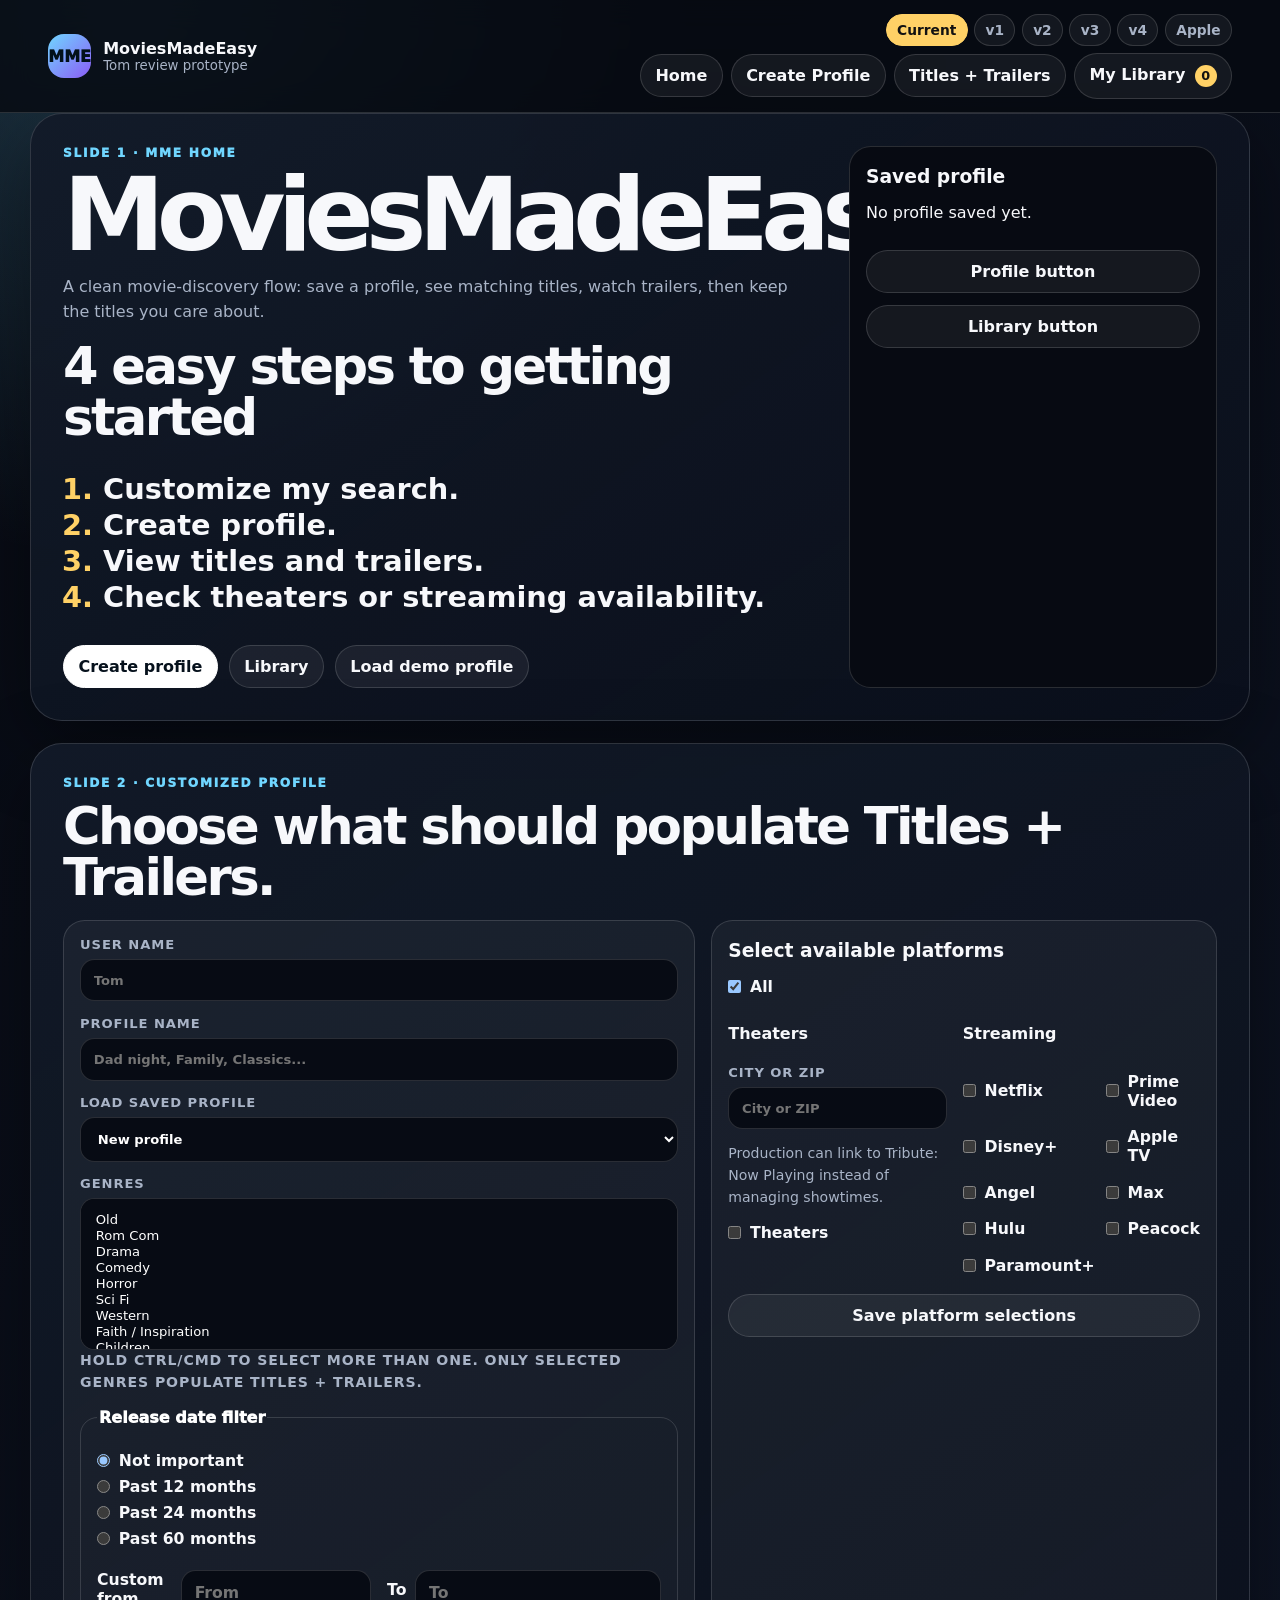
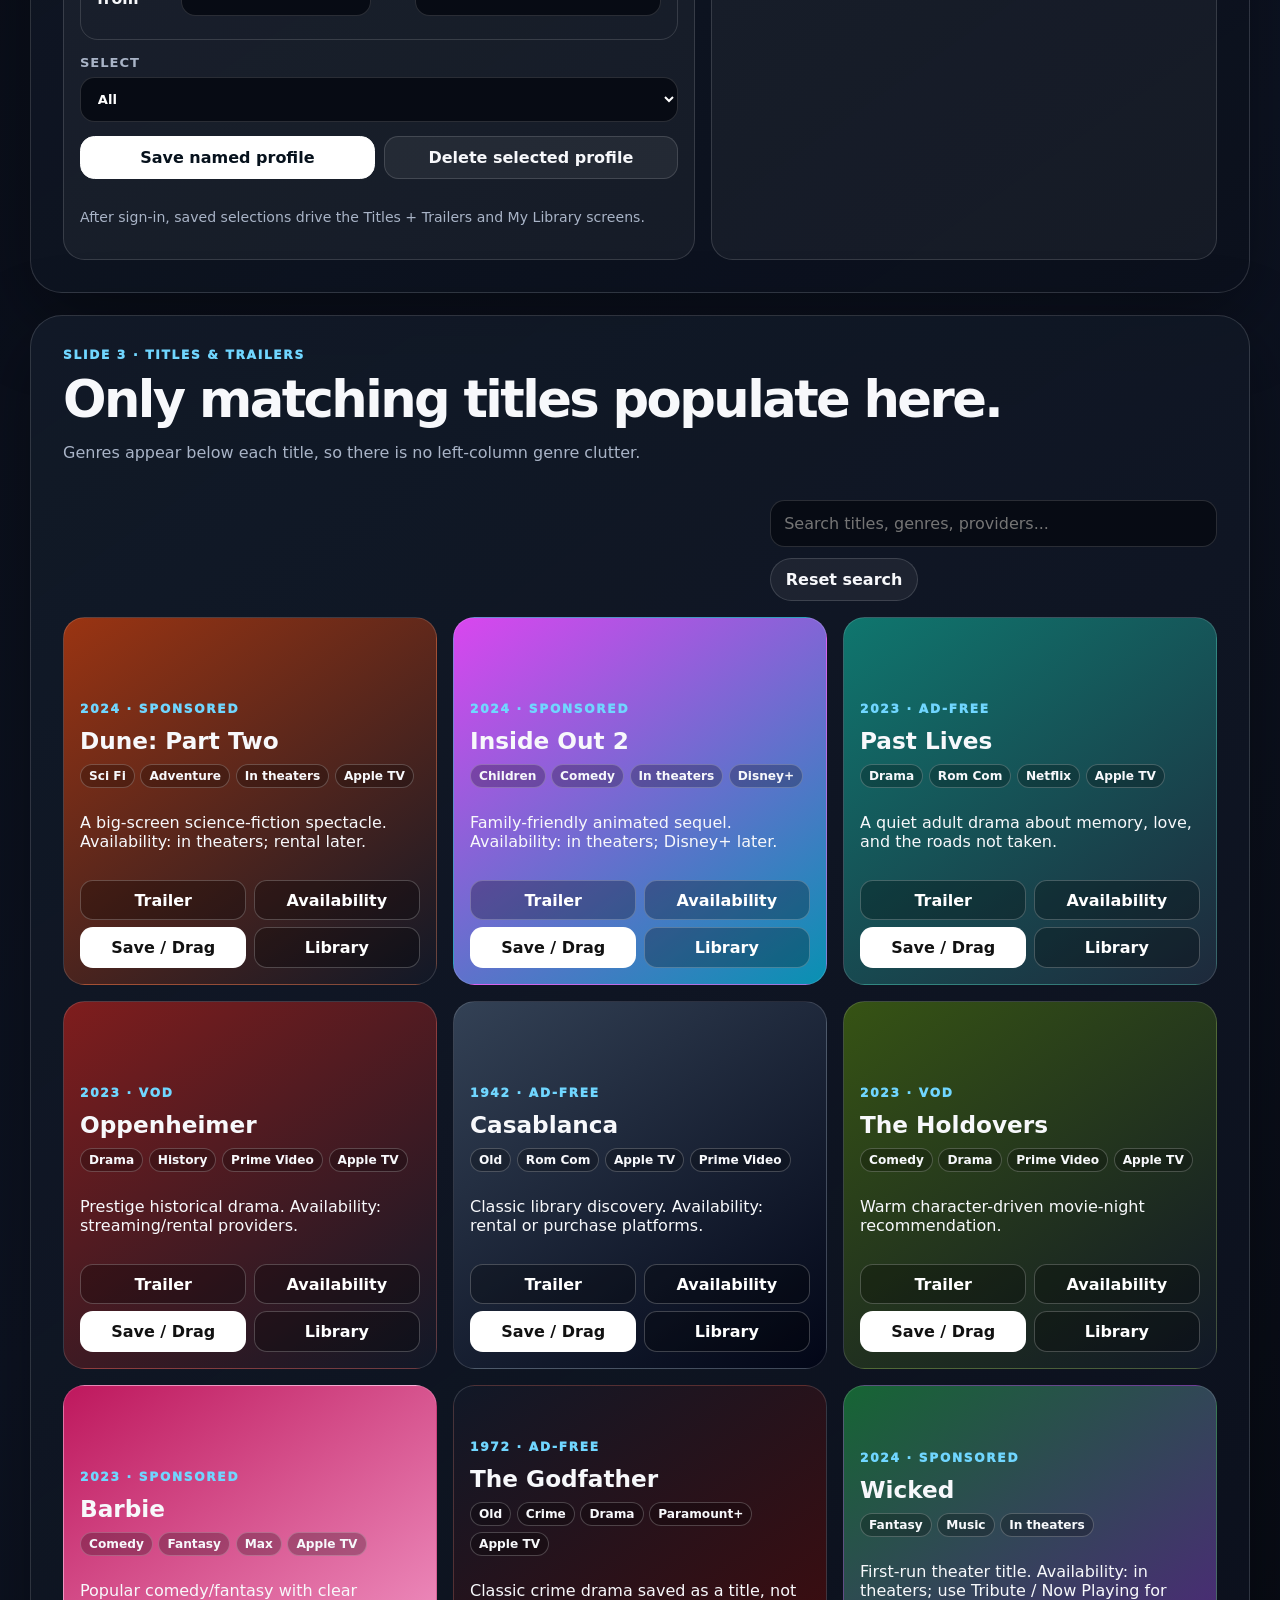
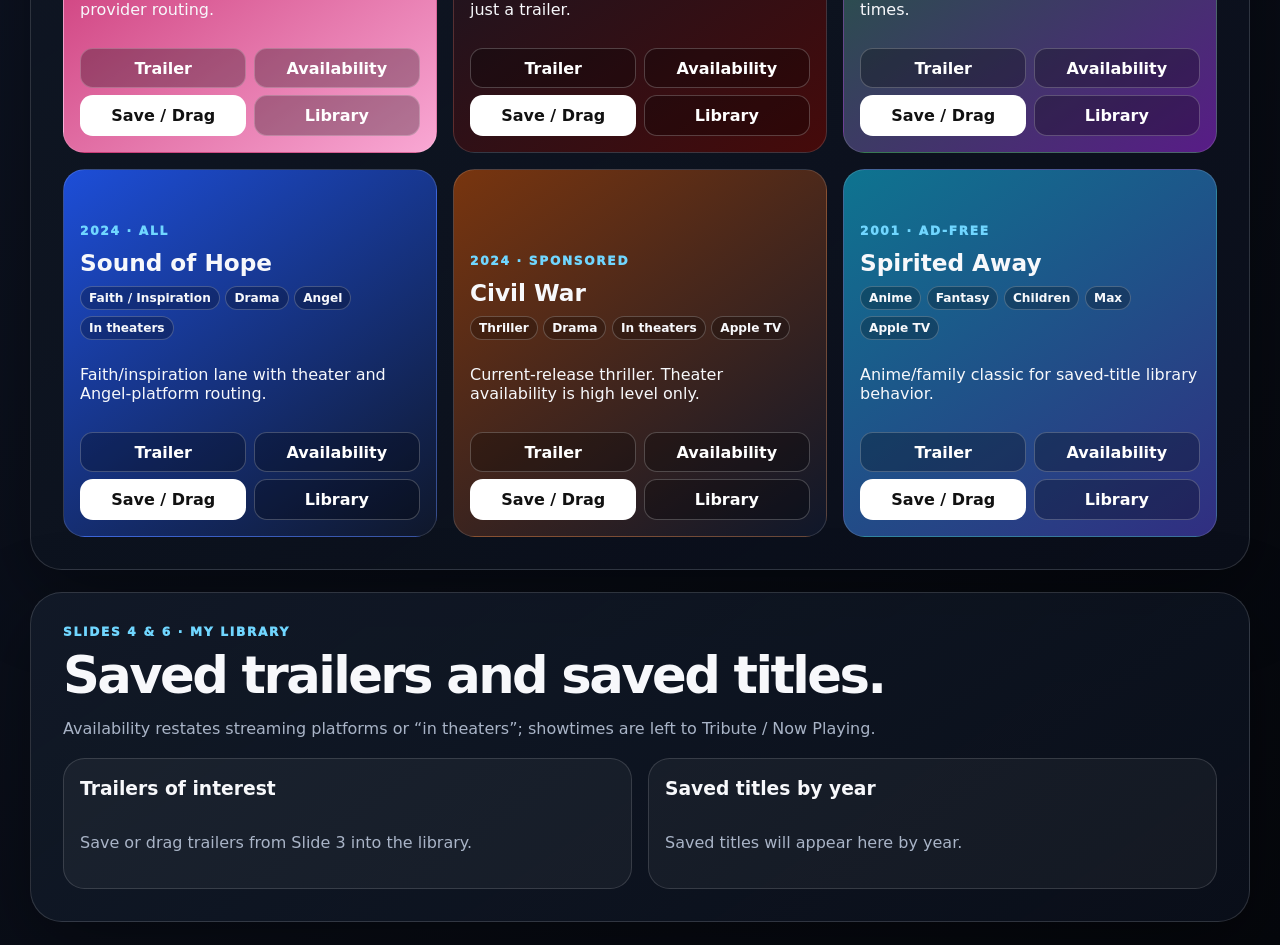
==== commit f533560a: "Restore version nav and named profiles" ====
--- a/mvp/findamovie_mvp_static/index.html
+++ b/mvp/findamovie_mvp_static/index.html
@@ -2,173 +2,168 @@
 <html lang="en">
 <head>
   <meta charset="utf-8" />
-  <meta name="viewport" content="width=device-width, initial-scale=1" />
-  <title>MoviesMadeEasy — FindAMovie MVP</title>
-  <meta name="description" content="Validation MVP for MoviesMadeEasy / FindAMovie: movies-only, trailer-first discovery with a persistent taste profile." />
-  <link rel="manifest" href="manifest.webmanifest" />
-  <link rel="stylesheet" href="styles.css" />
+  <meta name="viewport" content="width=device-width,initial-scale=1" />
+  <title>MoviesMadeEasy — Tom Review Prototype</title>
+  <meta name="description" content="MoviesMadeEasy presentable prototype: profile, platform selection, trailer-first titles, and saved library." />
+  <link rel="manifest" href="./manifest.webmanifest" />
+  <link rel="stylesheet" href="./styles.css?v=tom-notes-20260702" />
 </head>
 <body>
   <header class="topbar">
-    <a class="brand" href="#top" aria-label="MoviesMadeEasy home"><span class="brand-mark">▶</span><span><strong>MoviesMadeEasy</strong><small>FindAMovie MVP</small></span></a>
-    <nav class="topnav" aria-label="Prototype sections">
-      <a href="#finder">Finder</a>
-      <a href="#validation">Validation</a>
-      <button id="openWatchlistTop" type="button">Watchlist <span id="watchlistPill">0</span></button>
-    </nav>
+    <a class="brand" href="#home" aria-label="MoviesMadeEasy home"><span class="mark">MME</span><span><strong>MoviesMadeEasy</strong><small>Tom review prototype</small></span></a>
+    <div class="header-actions">
+      <nav class="version-nav" aria-label="Prototype versions">
+        <a class="active" href="./">Current</a>
+        <a href="./v1/">v1</a>
+        <a href="./v2/">v2</a>
+        <a href="./v3/">v3</a>
+        <a href="./v4/">v4</a>
+        <a href="./apple/">Apple</a>
+      </nav>
+      <nav class="nav" aria-label="Prototype navigation">
+        <a href="#home">Home</a>
+        <a href="#profile">Create Profile</a>
+        <a href="#titles">Titles + Trailers</a>
+        <a href="#library">My Library <b id="libraryCount">0</b></a>
+      </nav>
+    </div>
   </header>
 
-  <section id="top" class="hero">
-    <div class="hero-copy">
-      <p class="eyebrow">Call-ready validation MVP</p>
-      <h1 class="sr-only">Find a movie in three steps</h1>
-        <ol class="hero-steps" aria-label="Find a movie steps">
-          <li>Define your search profile.</li>
-          <li>Watch the trailer.</li>
-          <li>Choose where to watch it.</li>
+  <main>
+    <section id="home" class="screen hero">
+      <div>
+        <p class="eyebrow">Slide 1 · MME Home</p>
+        <h1>MoviesMadeEasy</h1>
+        <p class="lead">A clean movie-discovery flow: save a profile, see matching titles, watch trailers, then keep the titles you care about.</p>
+        <h2>4 easy steps to getting started</h2>
+        <ol class="steps">
+          <li>Customize my search.</li>
+          <li>Create profile.</li>
+          <li>View titles and trailers.</li>
+          <li>Check theaters or streaming availability.</li>
         </ol>
-      <p class="lede">A movies-only prototype for Tom’s idea: persistent taste filters, trailer-first cards, theater/streaming routing placeholders, watchlist feedback, and exportable user-test receipts.</p>
-      <div class="hero-actions">
-        <a class="primary-action" href="#finder">Try the finder</a>
-        <button id="quickDemo" class="secondary-action" type="button">Load impressive demo profile</button>
-      </div>
-    </div>
-    <aside class="proof-card">
-      <strong>MVP boundary</strong>
-      <p>This is intentionally demo data. It proves the product flow before paying for live metadata, streaming availability, showtimes, native apps, or marketing.</p>
-      <ul>
-        <li>Local profile persistence</li>
-        <li>Trailer + route decision cards</li>
-        <li>User-test feedback export</li>
-      </ul>
-    </aside>
-  </section>
-
-  <main id="finder" class="layout">
-    <aside class="filters" aria-labelledby="filterTitle">
-      <div class="panel-title">
-        <p class="eyebrow">Persistent taste profile</p>
-        <h2 id="filterTitle">Drop the clutter</h2>
-        <p>Use presets or tune the profile manually. It saves in this browser.</p>
-      </div>
-
-      <section class="preset-box" aria-label="Profile presets">
-        <h3>Fast profiles</h3>
-        <div id="presetButtons" class="preset-grid"></div>
-      </section>
-
-      <label class="field-label" for="searchBox">Search</label>
-      <input id="searchBox" class="text-input" type="search" placeholder="classic, funny, Oscar, theaters, Max..." />
-
-      <fieldset>
-        <legend>Route</legend>
-        <div class="segmented" role="group" aria-label="Viewing route">
-          <label><input type="radio" name="route" value="all" checked /> All</label>
-          <label><input type="radio" name="route" value="theaters" /> Theaters</label>
-          <label><input type="radio" name="route" value="streaming" /> Streaming</label>
-        </div>
-      </fieldset>
-
-      <fieldset>
-        <legend>Audience</legend>
-        <div id="audienceFilters" class="chip-grid"></div>
-      </fieldset>
-
-      <fieldset>
-        <legend>Mood</legend>
-        <div id="moodFilters" class="chip-grid"></div>
-      </fieldset>
-
-      <fieldset>
-        <legend>Genre</legend>
-        <div id="genreFilters" class="chip-grid"></div>
-      </fieldset>
-
-      <fieldset>
-        <legend>Decades</legend>
-        <div class="range-row">
-          <label>From<select id="decadeFrom"></select></label>
-          <label>To<select id="decadeTo"></select></label>
-        </div>
-      </fieldset>
-
-      <fieldset>
-        <legend>Guardrails</legend>
-        <label class="toggle-row"><input id="includeClassics" type="checkbox" checked /><span>Let AFI/Oscar-style classics break decade rules</span></label>
-        <label class="toggle-row"><input id="shortRuntime" type="checkbox" /><span>Prefer under 2 hours</span></label>
-        <label class="toggle-row"><input id="hideLowConfidence" type="checkbox" /><span>Hide low-confidence route placeholders</span></label>
-      </fieldset>
-
-      <div class="button-grid">
-        <button id="saveProfile" class="primary-button" type="button">Save profile</button>
-        <button id="resetFilters" class="ghost-button" type="button">Reset</button>
-      </div>
-    </aside>
-
-    <section class="results" aria-live="polite">
-      <div class="results-topline">
-        <div>
-          <p class="eyebrow">Trailer-first browse</p>
-          <h2><span id="resultCount">0</span> movies match</h2>
-        </div>
-        <p id="profileSummary" class="profile-summary"></p>
-      </div>
-
-      <div class="metric-strip" aria-label="Validation metrics">
-        <div><strong id="metricSaved">0</strong><span>saved</span></div>
-        <div><strong id="metricTrailers">0</strong><span>trailers opened</span></div>
-        <div><strong id="metricDismissed">0</strong><span>not-for-me</span></div>
-        <div><strong id="metricSignal">0%</strong><span>positive signal</span></div>
-      </div>
-
-      <div class="toolbar">
-        <label class="sort-label">Sort
-          <select id="sortMode">
-            <option value="recommended">Recommended</option>
-            <option value="newest">Newest</option>
-            <option value="classic">Classic-first</option>
-            <option value="short">Shortest runtime</option>
-            <option value="alpha">A–Z</option>
-          </select>
-        </label>
-        <div class="toolbar-actions">
-          <button id="openWatchlist" class="ghost-button small" type="button">Watchlist</button>
-          <button id="exportSession" class="ghost-button small" type="button">Export session</button>
-          <button id="printBrief" class="ghost-button small" type="button">Print brief</button>
+        <div class="actions">
+          <a class="primary" href="#profile">Create profile</a>
+          <a class="secondary" href="#library">Library</a>
+          <button class="ghost" id="demoProfile" type="button">Load demo profile</button>
         </div>
       </div>
+      <aside class="card status-card">
+        <h3>Saved profile</h3>
+        <p id="profileSummary">No profile saved yet.</p>
+        <a class="secondary full" href="#profile">Profile button</a>
+        <a class="secondary full" href="#library">Library button</a>
+      </aside>
+    </section>
 
-      <div id="movieGrid" class="movie-grid"></div>
-      <div id="emptyState" class="empty-state" hidden>
-        <h3>No matches yet</h3>
-        <p>Try All routes, widening the decades, or turning classic exceptions back on.</p>
+    <section id="profile" class="screen">
+      <div class="section-head">
+        <p class="eyebrow">Slide 2 · Customized Profile</p>
+        <h2>Choose what should populate Titles + Trailers.</h2>
+      </div>
+      <div class="profile-layout">
+        <form id="profileForm" class="card form-card">
+          <label>User name
+            <input id="userName" placeholder="Tom" autocomplete="username" />
+          </label>
+          <label>Profile name
+            <input id="profileName" placeholder="Dad night, Family, Classics..." />
+          </label>
+          <label>Load saved profile
+            <select id="profilePicker"><option value="">New profile</option></select>
+          </label>
+          <label>Genres
+            <select id="genreSelect" multiple size="7" aria-describedby="genreHelp"></select>
+            <span id="genreHelp" class="hint">Hold Ctrl/Cmd to select more than one. Only selected genres populate Titles + Trailers.</span>
+          </label>
+          <fieldset>
+            <legend>Release date filter</legend>
+            <label><input type="radio" name="release" value="any" checked /> Not important</label>
+            <label><input type="radio" name="release" value="12" /> Past 12 months</label>
+            <label><input type="radio" name="release" value="24" /> Past 24 months</label>
+            <label><input type="radio" name="release" value="60" /> Past 60 months</label>
+            <div class="two-col">
+              <label>Custom from<input id="fromYear" type="number" min="1900" max="2030" placeholder="From" /></label>
+              <label>To<input id="toYear" type="number" min="1900" max="2030" placeholder="To" /></label>
+            </div>
+          </fieldset>
+          <label>Select
+            <select id="viewSelect">
+              <option value="all">All</option>
+              <option value="ad-free">Ad free</option>
+              <option value="sponsored">Sponsored</option>
+              <option value="vod">VOD purchase or rental</option>
+            </select>
+          </label>
+          <div class="profile-buttons">
+            <button class="primary" type="submit">Save named profile</button>
+            <button id="deleteProfile" class="secondary" type="button">Delete selected profile</button>
+          </div>
+          <p class="hint">After sign-in, saved selections drive the Titles + Trailers and My Library screens.</p>
+        </form>
+
+        <div class="card platform-card">
+          <h3>Select available platforms</h3>
+          <label class="check"><input id="platformAll" type="checkbox" checked /> All</label>
+          <div class="platform-grid">
+            <div>
+              <h4>Theaters</h4>
+              <label>City or ZIP<input id="zipInput" placeholder="City or ZIP" /></label>
+              <p class="hint">Production can link to Tribute: Now Playing instead of managing showtimes.</p>
+              <label class="check"><input class="provider" value="In theaters" type="checkbox" /> Theaters</label>
+            </div>
+            <div>
+              <h4>Streaming</h4>
+              <div id="streamers" class="check-list"></div>
+            </div>
+          </div>
+          <button id="savePlatforms" class="secondary full" type="button">Save platform selections</button>
+        </div>
+      </div>
+    </section>
+
+    <section id="titles" class="screen">
+      <div class="section-head row-head">
+        <div>
+          <p class="eyebrow">Slide 3 · Titles & Trailers</p>
+          <h2>Only matching titles populate here.</h2>
+          <p class="muted">Genres appear below each title, so there is no left-column genre clutter.</p>
+        </div>
+        <div class="search-row">
+          <input id="searchBox" placeholder="Search titles, genres, providers..." />
+          <button id="resetBtn" class="ghost" type="button">Reset search</button>
+        </div>
+      </div>
+      <div id="results" class="results-grid"></div>
+      <p id="emptyState" class="empty hidden">No titles match the saved profile. Reset filters or broaden the profile.</p>
+    </section>
+
+    <section id="library" class="screen">
+      <div class="section-head">
+        <p class="eyebrow">Slides 4 & 6 · My Library</p>
+        <h2>Saved trailers and saved titles.</h2>
+        <p class="muted">Availability restates streaming platforms or “in theaters”; showtimes are left to Tribute / Now Playing.</p>
+      </div>
+      <div class="library-layout">
+        <div class="card">
+          <h3>Trailers of interest</h3>
+          <div id="trailerLibrary" class="library-list"></div>
+        </div>
+        <div class="card">
+          <h3>Saved titles by year</h3>
+          <div id="titleLibrary" class="library-list"></div>
+        </div>
       </div>
     </section>
   </main>
 
-  <section id="validation" class="validation-panel">
-    <div>
-      <p class="eyebrow">User test mode</p>
-      <h2>Can someone find a movie they want in under 60 seconds?</h2>
-      <p>Use this during Monday’s call or a 5-person test. The MVP captures behavioral signals, then exports a receipt JSON.</p>
+  <dialog id="detailsModal">
+    <div class="modal-card">
+      <button id="closeModal" class="modal-close" type="button">×</button>
+      <div id="modalBody"></div>
     </div>
-    <form id="testForm" class="test-form">
-      <label>Tester name or initials<input id="testerName" type="text" placeholder="T1, Ben, Tom..." /></label>
-      <label>One-sentence reaction<textarea id="testerReaction" rows="3" placeholder="What did they say without prompting?"></textarea></label>
-      <label>Usefulness score<select id="usefulnessScore"><option value="">Choose...</option><option>1 - not useful</option><option>2</option><option>3</option><option>4</option><option>5 - very useful</option></select></label>
-      <label>Would use again?<select id="wouldUseAgain"><option value="">Choose...</option><option>Yes</option><option>Maybe</option><option>No</option></select></label>
-      <div class="button-grid"><button class="primary-button" type="submit">Save test note</button><button id="clearSession" class="ghost-button" type="button">Clear session</button></div>
-    </form>
-  </section>
+  </dialog>
 
-  <footer class="footer-note">
-    <strong>Next paid work should be evidence-driven:</strong> first test this profile/trailer-first wedge, then decide which live data providers and production features are actually worth funding.
-  </footer>
-
-  <dialog id="detailsDialog" class="details-dialog"><div id="detailsMount"></div></dialog>
-  <dialog id="watchlistDialog" class="watchlist-dialog"><div id="watchlistMount"></div></dialog>
-  <div id="toast" class="toast" role="status" aria-live="polite"></div>
-
-  <script src="app.js"></script>
+  <script src="./app.js?v=tom-notes-20260702"></script>
 </body>
 </html>
--- a/mvp/findamovie_mvp_static/styles.css
+++ b/mvp/findamovie_mvp_static/styles.css
@@ -1,8 +1,10 @@
-:root{color-scheme:dark;--bg:#080910;--panel:rgba(20,24,36,.86);--panel2:rgba(29,34,51,.96);--line:rgba(255,255,255,.13);--text:#f6f4ed;--muted:#b9bbc7;--gold:#ffc857;--red:#ff5c63;--blue:#72a7ff;--green:#7de2a7;--shadow:0 22px 60px rgba(0,0,0,.38);font-family:Inter,ui-sans-serif,system-ui,-apple-system,BlinkMacSystemFont,"Segoe UI",sans-serif}*{box-sizing:border-box}html{scroll-behavior:smooth}body{margin:0;background:radial-gradient(circle at 12% 0%,rgba(255,92,99,.2),transparent 30rem),radial-gradient(circle at 82% 5%,rgba(114,167,255,.18),transparent 34rem),linear-gradient(135deg,#090b12 0%,#111522 56%,#080910 100%);color:var(--text)}button,input,select,textarea{font:inherit}button{cursor:pointer}.topbar{position:sticky;top:0;z-index:5;display:flex;justify-content:space-between;align-items:center;gap:1rem;padding:.75rem clamp(1rem,4vw,3rem);border-bottom:1px solid var(--line);background:rgba(8,9,16,.78);backdrop-filter:blur(18px)}.brand{display:flex;align-items:center;gap:.7rem;color:var(--text);text-decoration:none}.brand-mark{display:grid;place-items:center;width:2.2rem;height:2.2rem;border-radius:.8rem;background:var(--gold);color:#15100a;font-weight:900}.brand small{display:block;color:var(--muted)}.topnav{display:flex;align-items:center;gap:.55rem}.topnav a,.topnav button{border:1px solid var(--line);border-radius:999px;padding:.48rem .72rem;color:var(--text);background:rgba(255,255,255,.05);text-decoration:none}.topnav span{display:inline-grid;place-items:center;min-width:1.25rem;height:1.25rem;margin-left:.3rem;border-radius:999px;background:var(--gold);color:#15100a;font-weight:900;font-size:.78rem}.hero{display:grid;grid-template-columns:minmax(0,1fr) minmax(18rem,29rem);gap:2rem;align-items:end;padding:clamp(1.25rem,4vw,4.5rem)}.hero h1{max-width:76rem;margin:0;font-size:clamp(2.45rem,7.5vw,6.1rem);line-height:.88;letter-spacing:-.075em}.lede{max-width:58rem;color:var(--muted);font-size:clamp(1rem,2vw,1.25rem);line-height:1.55}.eyebrow{margin:0 0 .65rem;color:var(--gold);font-size:.76rem;letter-spacing:.14em;text-transform:uppercase;font-weight:800}.hero-actions,.button-grid,.toolbar,.toolbar-actions,.cta-row{display:flex;gap:.6rem;flex-wrap:wrap}.primary-action,.secondary-action,.primary-button,.ghost-button,.mock-button{display:inline-flex;align-items:center;justify-content:center;border-radius:.95rem;min-height:2.55rem;padding:.7rem .95rem;border:1px solid var(--line);color:var(--text);text-decoration:none;background:rgba(255,255,255,.06);font-weight:800}.primary-action,.primary-button{border-color:var(--gold);color:#14100a;background:var(--gold)}.small{min-height:2.25rem;padding:.52rem .72rem}.proof-card,.filters,.results,.validation-panel,.modal-card{border:1px solid var(--line);border-radius:1.6rem;background:var(--panel);box-shadow:var(--shadow);backdrop-filter:blur(16px)}.proof-card{padding:1.2rem}.proof-card strong{color:var(--gold)}.proof-card p,.proof-card li{color:var(--muted);line-height:1.45}.layout{display:grid;grid-template-columns:minmax(19rem,25rem) minmax(0,1fr);gap:1.25rem;align-items:start;padding:0 clamp(1rem,4vw,4.5rem) 3rem}.filters{position:sticky;top:5rem;padding:1.1rem}.panel-title h2,.results-topline h2,.validation-panel h2{margin:0;font-size:1.45rem}.panel-title p:not(.eyebrow),.profile-summary{color:var(--muted);line-height:1.45}.preset-box{border:1px solid var(--line);border-radius:1rem;padding:.85rem;background:rgba(255,255,255,.035)}.preset-box h3{margin:.1rem 0 .65rem}.preset-grid{display:grid;grid-template-columns:1fr 1fr;gap:.45rem}.preset-grid button{border:1px solid var(--line);border-radius:.8rem;background:rgba(255,255,255,.06);color:var(--text);padding:.55rem;font-weight:750}.preset-grid button:hover,.ghost-button:hover,.mock-button:hover{border-color:var(--gold)}.field-label{display:block;color:var(--muted);margin:1rem 0 .4rem;font-weight:700}.text-input,select,textarea,input[type=text]{width:100%;border:1px solid var(--line);border-radius:.85rem;padding:.75rem .8rem;color:var(--text);background:#111522}fieldset{border:1px solid var(--line);border-radius:1rem;margin:1rem 0;padding:.9rem}legend{padding:0 .4rem;color:var(--text);font-weight:800}.chip-grid,.segmented,.meta-row,.tag-row,.route-row{display:flex;flex-wrap:wrap;gap:.45rem}.chip-grid label,.segmented label{cursor:pointer;user-select:none}.chip-grid input,.segmented input{position:absolute;opacity:0;pointer-events:none}.chip-grid span,.segmented label,.meta-row span,.tag-row span,.route-row span{display:inline-flex;align-items:center;min-height:2.05rem;border:1px solid var(--line);border-radius:999px;padding:.42rem .64rem;color:var(--muted);background:rgba(255,255,255,.04);font-size:.86rem}.chip-grid input:checked+span,.segmented label:has(input:checked){border-color:rgba(255,200,87,.82);color:#15100a;background:var(--gold)}.range-row{display:grid;grid-template-columns:1fr 1fr;gap:.75rem}.range-row label{display:grid;gap:.35rem;color:var(--muted)}.toggle-row{display:flex;gap:.7rem;align-items:flex-start;color:var(--muted);line-height:1.35;margin:.45rem 0}.toggle-row input{width:1.15rem;height:1.15rem;accent-color:var(--gold)}.button-grid>*{flex:1}.results{padding:1.2rem}.results-topline{display:flex;justify-content:space-between;gap:1rem;align-items:end;margin-bottom:1rem}.profile-summary{max-width:44rem;text-align:right;margin:0}.metric-strip{display:grid;grid-template-columns:repeat(4,minmax(0,1fr));gap:.75rem;margin-bottom:1rem}.metric-strip div{border:1px solid var(--line);border-radius:1rem;padding:.8rem;background:rgba(255,255,255,.04)}.metric-strip strong{display:block;font-size:1.35rem;color:var(--gold)}.metric-strip span{color:var(--muted);font-size:.82rem}.toolbar{align-items:center;justify-content:space-between;margin-bottom:1rem}.sort-label{color:var(--muted);display:inline-flex;align-items:center;gap:.5rem}.sort-label select{width:auto;min-width:11rem}.movie-grid{display:grid;grid-template-columns:repeat(auto-fill,minmax(17rem,1fr));gap:1rem}.movie-card{display:grid;overflow:hidden;border:1px solid var(--line);border-radius:1.25rem;background:var(--panel2)}.trailer-frame{position:relative;display:block;aspect-ratio:16/9;overflow:hidden;text-decoration:none;color:var(--text);background:linear-gradient(135deg,rgba(255,92,99,.22),rgba(114,167,255,.18))}.trailer-frame img{width:100%;height:100%;object-fit:cover;filter:saturate(.95) contrast(1.04);transform:scale(1.01)}.play-pill{position:absolute;inset:auto 1rem 1rem auto;border-radius:999px;padding:.48rem .75rem;background:rgba(0,0,0,.72);color:#fff;font-weight:800;font-size:.85rem}.card-body{display:grid;gap:.7rem;padding:1rem}.card-title-row{display:flex;justify-content:space-between;gap:.75rem;align-items:start}.card-title-row h3{margin:0;font-size:1.08rem;line-height:1.12}.year{color:var(--gold);font-weight:900}.synopsis{margin:0;color:var(--muted);line-height:1.45}.tag-row .gold{color:#14110a;background:var(--gold);border-color:var(--gold)}.tag-row .green{color:#07120b;background:var(--green);border-color:var(--green)}.route.theaters{color:#fff;background:rgba(255,92,99,.22);border-color:rgba(255,92,99,.55)}.route.streaming{color:#fff;background:rgba(114,167,255,.22);border-color:rgba(114,167,255,.55)}.mock-button.active{background:rgba(125,226,167,.18);border-color:var(--green);color:#dfffea}.mock-button.bad{background:rgba(255,92,99,.16);border-color:var(--red)}.empty-state{text-align:center;padding:4rem 1rem;color:var(--muted)}.validation-panel{display:grid;grid-template-columns:minmax(0,1fr) minmax(18rem,32rem);gap:1.25rem;margin:0 clamp(1rem,4vw,4.5rem) 3rem;padding:1.2rem}.test-form{display:grid;gap:.75rem}.test-form label{display:grid;gap:.35rem;color:var(--muted);font-weight:700}.footer-note{margin:0 clamp(1rem,4vw,4.5rem) 2rem;border:1px solid var(--line);border-radius:1.2rem;padding:1rem;color:var(--muted);background:rgba(0,0,0,.2)}.footer-note strong{color:var(--gold)}dialog{border:0;padding:0;background:transparent;color:var(--text);max-width:min(48rem,94vw)}dialog::backdrop{background:rgba(0,0,0,.66)}.modal-card{position:relative;padding:1.4rem}.modal-card h2{margin-top:0}.modal-card h2 span{color:var(--gold)}.modal-card p,.modal-card li,.note{color:var(--muted);line-height:1.45}.close{position:absolute;top:.8rem;right:.8rem;border:1px solid var(--line);background:rgba(255,255,255,.06);color:var(--text);width:2.2rem;height:2.2rem;border-radius:999px;font-size:1.2rem}.detail-grid{display:grid;grid-template-columns:repeat(3,1fr);gap:.7rem}.detail-grid div{border:1px solid var(--line);border-radius:1rem;padding:.8rem}.detail-grid strong{display:block;color:var(--gold)}.detail-grid span{color:var(--muted)}.watchlist-list{display:grid;gap:.65rem;padding-left:1.3rem}.watchlist-list li{border:1px solid var(--line);border-radius:1rem;padding:.8rem}.watchlist-list span{display:block}.watchlist-list button{margin-top:.45rem;border:1px solid var(--line);border-radius:.7rem;background:rgba(255,255,255,.06);color:var(--text);padding:.35rem .6rem}.toast{position:fixed;left:50%;bottom:1rem;transform:translate(-50%,120%);z-index:20;padding:.75rem 1rem;border-radius:999px;background:var(--gold);color:#15100a;font-weight:900;box-shadow:var(--shadow);transition:.2s ease}.toast.show{transform:translate(-50%,0)}@media print{.topbar,.filters,.toolbar,.hero-actions,.cta-row,.validation-panel,.footer-note{display:none!important}.layout,.hero{display:block}.results{box-shadow:none}.movie-grid{grid-template-columns:repeat(2,1fr)}}@media(max-width:980px){.hero,.layout,.validation-panel{grid-template-columns:1fr}.filters{position:static}.results-topline{display:block}.profile-summary{text-align:left;margin-top:.65rem}.metric-strip{grid-template-columns:repeat(2,minmax(0,1fr))}}@media(max-width:620px){.topbar{align-items:flex-start}.topnav{display:grid;grid-template-columns:1fr 1fr}.metric-strip,.detail-grid{grid-template-columns:1fr}.toolbar{display:grid}.sort-label{display:grid;align-items:stretch}.sort-label select{width:100%}.preset-grid{grid-template-columns:1fr}}
+:root{color-scheme:dark;--bg:#070a12;--panel:#121a28;--panel2:#172235;--line:rgba(255,255,255,.14);--text:#f7f8fb;--muted:#a9b4c7;--accent:#70d6ff;--gold:#ffd166;--good:#55e6a5;--bad:#ff7a90;--shadow:0 24px 80px rgba(0,0,0,.38);font-family:Inter,ui-sans-serif,system-ui,-apple-system,BlinkMacSystemFont,"Segoe UI",sans-serif}*{box-sizing:border-box}html{scroll-behavior:smooth}body{margin:0;background:radial-gradient(circle at 10% 0%,rgba(112,214,255,.22),transparent 35rem),linear-gradient(135deg,#070a12,#0d1322 55%,#05070c);color:var(--text)}a{color:inherit;text-decoration:none}button,input,select{font:inherit}.topbar{position:sticky;top:0;z-index:10;display:flex;align-items:center;justify-content:space-between;gap:1rem;padding:.85rem clamp(1rem,4vw,3rem);background:rgba(7,10,18,.82);border-bottom:1px solid var(--line);backdrop-filter:blur(14px)}.brand{display:flex;align-items:center;gap:.75rem}.mark{display:grid;place-items:center;width:2.7rem;height:2.7rem;border-radius:1rem;background:linear-gradient(135deg,var(--accent),#8b5cf6);font-weight:1000;color:#02111a}.brand small{display:block;color:var(--muted)}.nav{display:flex;flex-wrap:wrap;gap:.5rem;align-items:center}.nav a,.ghost,.secondary,.primary{border:1px solid var(--line);border-radius:999px;padding:.68rem .9rem;background:rgba(255,255,255,.06);color:var(--text);font-weight:850;cursor:pointer}.nav a:hover,.ghost:hover,.secondary:hover{border-color:var(--accent)}.nav b{display:inline-grid;place-items:center;min-width:1.35rem;height:1.35rem;margin-left:.25rem;border-radius:999px;background:var(--gold);color:#111;font-size:.8rem}.primary{background:#fff;color:#06111c;border-color:#fff}.secondary{display:inline-flex;justify-content:center}.full{width:100%;margin-top:.75rem}.screen{max-width:1220px;margin:0 auto 1.4rem;padding:clamp(1rem,3vw,2rem)}.hero,.screen:not(.hero){border:1px solid var(--line);border-radius:2rem;background:linear-gradient(145deg,rgba(18,26,40,.95),rgba(11,16,28,.82));box-shadow:var(--shadow)}.hero{display:grid;grid-template-columns:minmax(0,1fr) minmax(17rem,23rem);gap:2rem;align-items:stretch}.eyebrow{margin:0 0 .7rem;color:var(--accent);font-size:.76rem;letter-spacing:.14em;text-transform:uppercase;font-weight:950}h1{font-size:clamp(3.2rem,8vw,7rem);line-height:.86;letter-spacing:-.08em;margin:0 0 1rem}h2{font-size:clamp(1.65rem,4vw,3.3rem);line-height:1;letter-spacing:-.05em;margin:.1rem 0 1rem}h3{margin:.2rem 0 1rem}.lead,.muted,.hint{color:var(--muted);line-height:1.55}.hint{font-size:.88rem}.steps{font-size:clamp(1.05rem,2.5vw,1.8rem);line-height:1.25;font-weight:900}.steps li::marker{color:var(--gold)}.actions,.row-head,.search-row{display:flex;gap:.7rem;flex-wrap:wrap;align-items:center}.card{border:1px solid var(--line);border-radius:1.35rem;background:rgba(255,255,255,.045);padding:1rem}.status-card{background:#070a12}.profile-layout{display:grid;grid-template-columns:minmax(0,1fr) minmax(18rem,.8fr);gap:1rem}.form-card{display:grid;gap:.9rem}label{display:block;color:var(--muted);font-size:.82rem;text-transform:uppercase;letter-spacing:.07em;font-weight:900}input,select{width:100%;margin-top:.45rem;border:1px solid var(--line);border-radius:.9rem;background:#070b14;color:#fff;padding:.8rem;outline:none}select[multiple]{min-height:12rem}input:focus,select:focus{border-color:var(--accent);box-shadow:0 0 0 4px rgba(112,214,255,.13)}fieldset{border:1px solid var(--line);border-radius:1.1rem;padding:1rem;margin:0}legend{font-weight:950;color:#fff}fieldset label,.check{display:flex;align-items:center;gap:.55rem;text-transform:none;letter-spacing:0;font-size:.98rem;color:var(--text);margin:.45rem 0}input[type=radio],input[type=checkbox]{width:auto;margin:0}.two-col,.platform-grid,.library-layout{display:grid;grid-template-columns:1fr 1fr;gap:1rem}.check-list{display:grid;grid-template-columns:1fr 1fr;gap:.2rem .7rem}.section-head{margin-bottom:1rem}.row-head{justify-content:space-between}.search-row{margin-left:auto}.search-row input{min-width:18rem}.results-grid{display:grid;grid-template-columns:repeat(3,minmax(0,1fr));gap:1rem}.movie-card{position:relative;overflow:hidden;border:1px solid var(--line);border-radius:1.35rem;background:linear-gradient(145deg,var(--c1),var(--c2));min-height:23rem;padding:1rem;display:flex;flex-direction:column;justify-content:flex-end}.poster-glow{position:absolute;inset:0;background:radial-gradient(circle at 30% 20%,rgba(255,255,255,.23),transparent 28%),linear-gradient(180deg,transparent,rgba(0,0,0,.72));pointer-events:none}.movie-card>*{position:relative}.movie-card h3{font-size:1.45rem;margin:0}.chips{display:flex;flex-wrap:wrap;gap:.35rem;margin:.6rem 0}.chip{border:1px solid rgba(255,255,255,.22);background:rgba(0,0,0,.25);border-radius:999px;padding:.25rem .5rem;font-size:.76rem;font-weight:900}.card-actions{display:grid;grid-template-columns:1fr 1fr;gap:.45rem;margin-top:.8rem}.card-actions button,.card-actions a{border:1px solid rgba(255,255,255,.22);border-radius:.8rem;padding:.6rem;background:rgba(0,0,0,.28);color:#fff;font-weight:900;text-align:center}.card-actions .save{background:#fff;color:#111}.empty{border:1px dashed var(--line);border-radius:1rem;padding:1.5rem;color:var(--muted);text-align:center}.hidden{display:none}.library-list{display:grid;gap:.65rem}.library-item{border:1px solid var(--line);border-radius:1rem;background:#080c15;padding:.8rem}.library-item strong{display:block}.library-actions{display:flex;gap:.45rem;flex-wrap:wrap;margin-top:.55rem}.library-actions a,.library-actions button{border:1px solid var(--line);border-radius:999px;background:rgba(255,255,255,.06);color:#fff;padding:.45rem .65rem}dialog{border:0;background:transparent;color:var(--text);padding:1rem;max-width:46rem;width:calc(100% - 2rem)}dialog::backdrop{background:rgba(0,0,0,.72)}.modal-card{position:relative;border:1px solid var(--line);border-radius:1.4rem;background:#0b111d;padding:1.2rem;box-shadow:var(--shadow)}.modal-close{position:absolute;right:.8rem;top:.8rem;border:1px solid var(--line);border-radius:999px;background:#111827;color:#fff;width:2.2rem;height:2.2rem}.route-list{display:grid;gap:.5rem;margin-top:1rem}.route-list a{border:1px solid var(--line);border-radius:.9rem;padding:.7rem;background:rgba(255,255,255,.06)}@media(max-width:900px){.hero,.profile-layout,.library-layout{grid-template-columns:1fr}.results-grid{grid-template-columns:1fr 1fr}.home-account{grid-template-columns:1fr}.search-row{width:100%}.search-row input{min-width:0}}@media(max-width:640px){.topbar{position:static;align-items:flex-start;flex-direction:column}.results-grid,.two-col,.platform-grid{grid-template-columns:1fr}.screen{border-radius:1.2rem}.check-list{grid-template-columns:1fr}}
 
+/* Emergency mobile polish pass */
+html,body{width:100%;max-width:100%;overflow-x:hidden}.screen,.hero,.card,.movie-card,.modal-card{min-width:0}.topbar{min-width:0}.brand{min-width:0}.brand span:last-child{min-width:0}.brand strong,.brand small{overflow-wrap:anywhere}.nav{max-width:100%}.nav a,.nav button{white-space:normal}.results-grid,.profile-layout,.library-layout,.two-col,.platform-grid{min-width:0}.movie-card{word-break:normal;overflow-wrap:anywhere}.search-row input{max-width:100%}select[multiple]{max-width:100%;min-height:9.5rem}.card-actions{min-width:0}.card-actions button,.card-actions a{min-width:0;white-space:normal}.modal-card{max-height:calc(100vh - 2rem);overflow:auto}
+@media(max-width:760px){
+  body{font-size:15px;background:#070a12}.topbar{position:static;display:block;padding:.75rem}.brand{margin-bottom:.7rem}.mark{width:2.25rem;height:2.25rem;border-radius:.75rem}.nav{display:grid;grid-template-columns:1fr 1fr;gap:.45rem}.nav a{display:flex;align-items:center;justify-content:center;min-height:2.55rem;padding:.55rem .45rem;text-align:center;font-size:.9rem}.screen{width:calc(100% - 1rem);margin:.5rem auto 1rem;padding:1rem;border-radius:1.15rem}.hero{display:block}.status-card{margin-top:1rem}h1{font-size:clamp(2.45rem,17vw,4.4rem);letter-spacing:-.06em}h2{font-size:clamp(1.55rem,9vw,2.4rem)}.lead,.muted,.hint{font-size:.95rem}.steps{font-size:1.05rem;padding-left:1.25rem}.actions,.row-head,.search-row{display:grid;grid-template-columns:1fr;align-items:stretch;width:100%;margin-left:0}.actions a,.actions button,.search-row button{width:100%;justify-content:center}.profile-layout,.library-layout,.two-col,.platform-grid,.results-grid{grid-template-columns:1fr}.form-card,.platform-card,.card{padding:.85rem;border-radius:1rem}fieldset{padding:.8rem}.check-list{grid-template-columns:1fr}.results-grid{gap:.75rem}.movie-card{min-height:18rem;padding:.85rem;border-radius:1rem}.movie-card h3{font-size:1.25rem}.chips{gap:.25rem}.chip{font-size:.7rem}.card-actions{grid-template-columns:1fr;gap:.38rem}.card-actions button,.card-actions a{padding:.65rem}.search-row input,input,select{font-size:16px;padding:.75rem;border-radius:.75rem}.library-item{padding:.75rem}.library-actions{display:grid;grid-template-columns:1fr}.library-actions a,.library-actions button{text-align:center}.modal-card{padding:1rem;border-radius:1rem}dialog{width:100%;max-width:100%;padding:.5rem}.route-list a{overflow-wrap:anywhere}
+}
+@media(max-width:380px){.nav{grid-template-columns:1fr}.screen{width:calc(100% - .5rem);padding:.75rem}.eyebrow{font-size:.68rem}.movie-card{min-height:16rem}.primary,.secondary,.ghost{padding:.62rem .7rem}}
 
-.sr-only{position:absolute!important;width:1px;height:1px;padding:0;margin:-1px;overflow:hidden;clip:rect(0,0,0,0);white-space:nowrap;border:0}
-.hero-steps{margin:0;padding-left:1.35em;font-size:clamp(2.1rem,5vw,4.8rem);line-height:.98;font-weight:900;letter-spacing:-.065em;color:#fff;max-width:980px}
-.hero-steps li{margin:.08em 0;padding-left:.08em}
-.hero-steps li::marker{color:var(--accent,#ffcc66);font-weight:900}
-
+.header-actions{display:flex;flex-direction:column;align-items:flex-end;gap:.45rem}.version-nav{display:flex;flex-wrap:wrap;justify-content:flex-end;gap:.4rem}.version-nav a{border:1px solid var(--line);border-radius:999px;padding:.45rem .65rem;background:rgba(255,255,255,.055);color:var(--muted);font-weight:900;font-size:.86rem}.version-nav a.active{background:var(--gold);color:#111;border-color:var(--gold)}.profile-buttons{display:grid;grid-template-columns:1fr 1fr;gap:.55rem}.profile-buttons .primary,.profile-buttons .secondary{width:100%;justify-content:center;border-radius:.9rem}@media(max-width:760px){.header-actions{align-items:stretch;width:100%}.version-nav,.nav{justify-content:flex-start}.profile-buttons{grid-template-columns:1fr}}
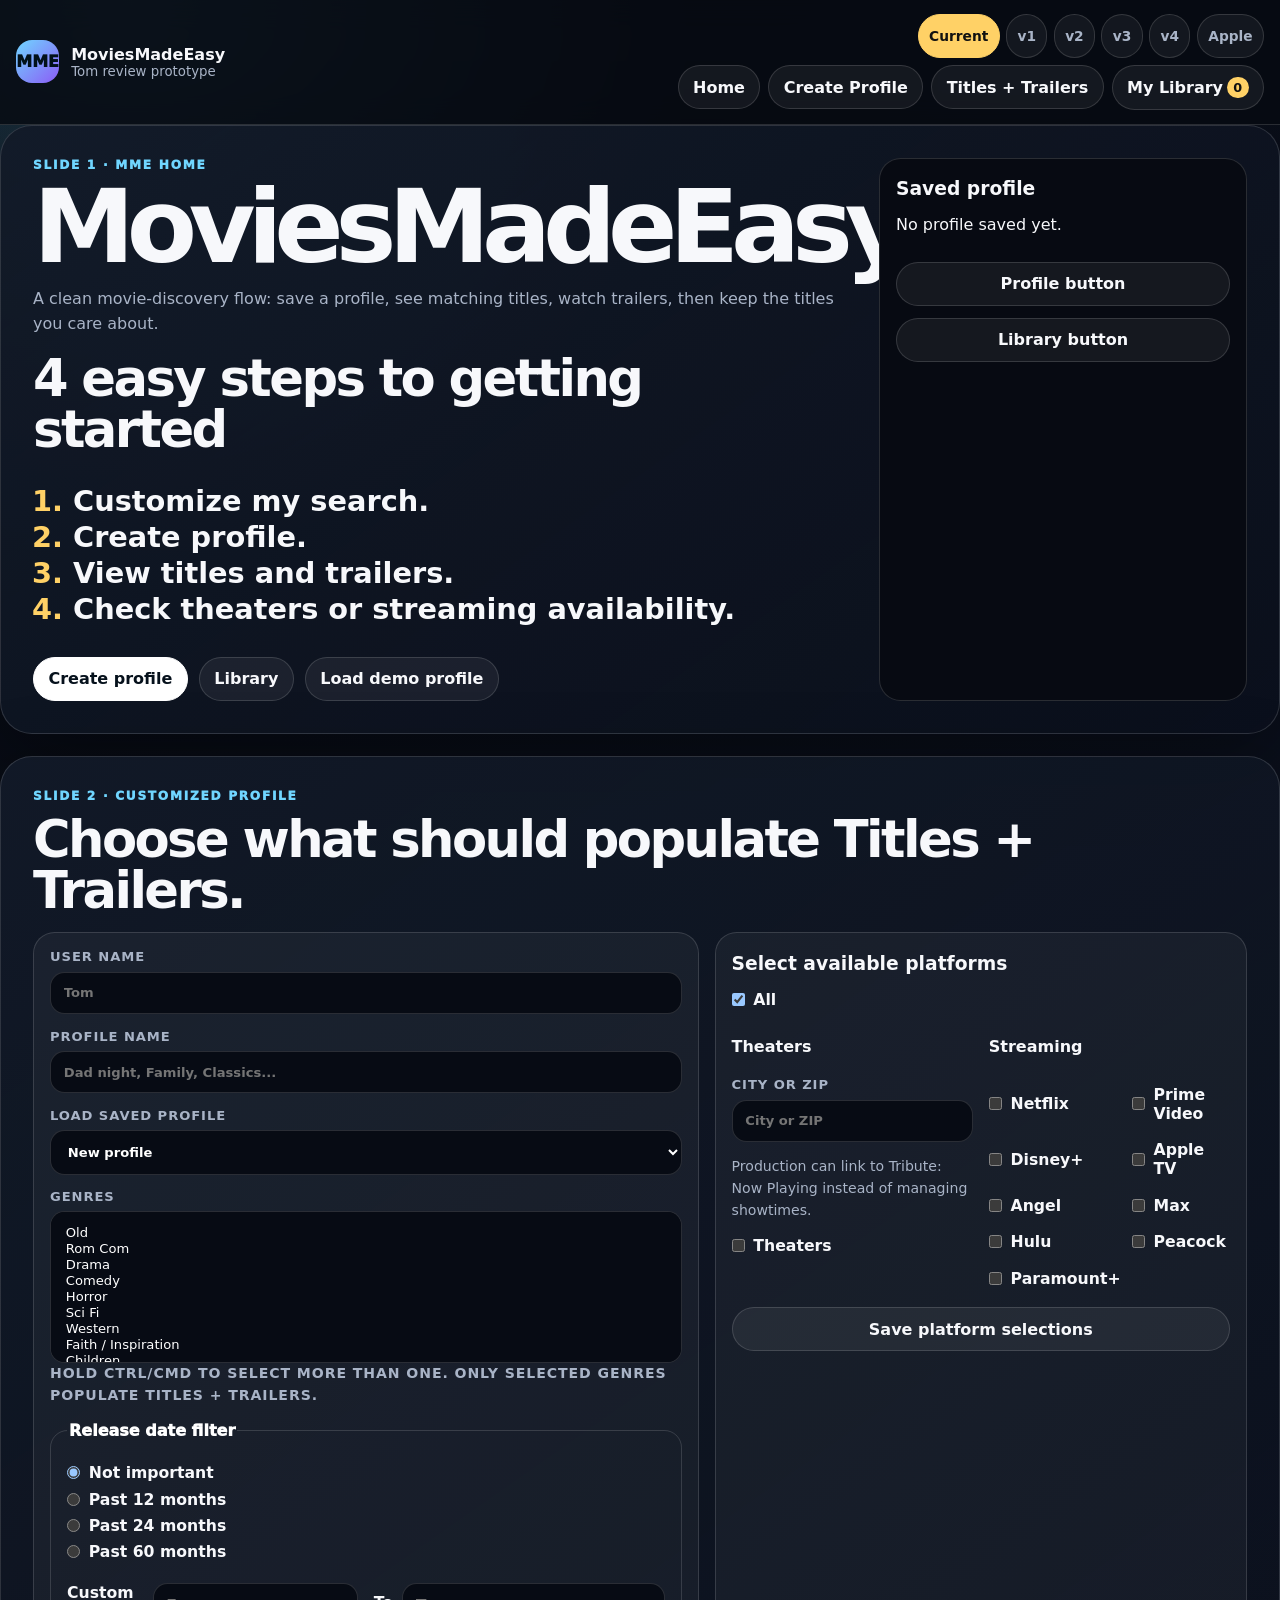
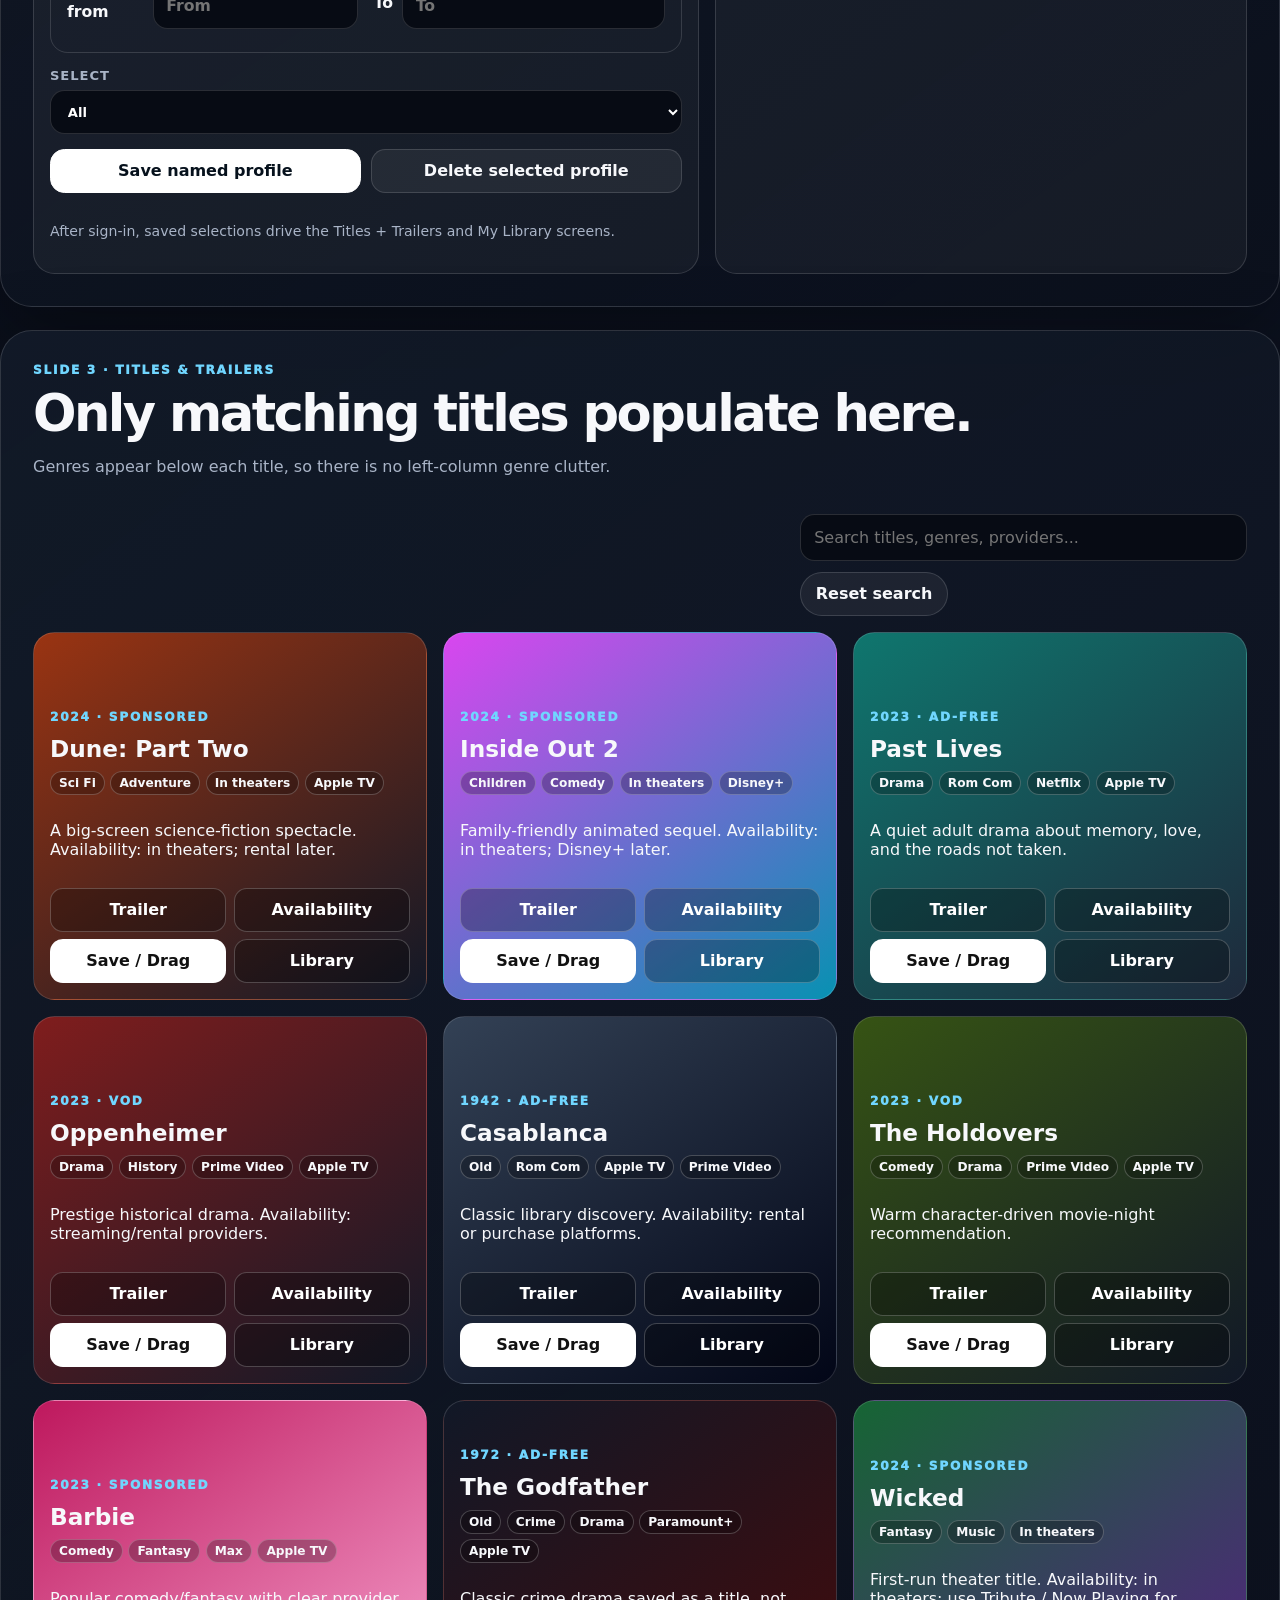
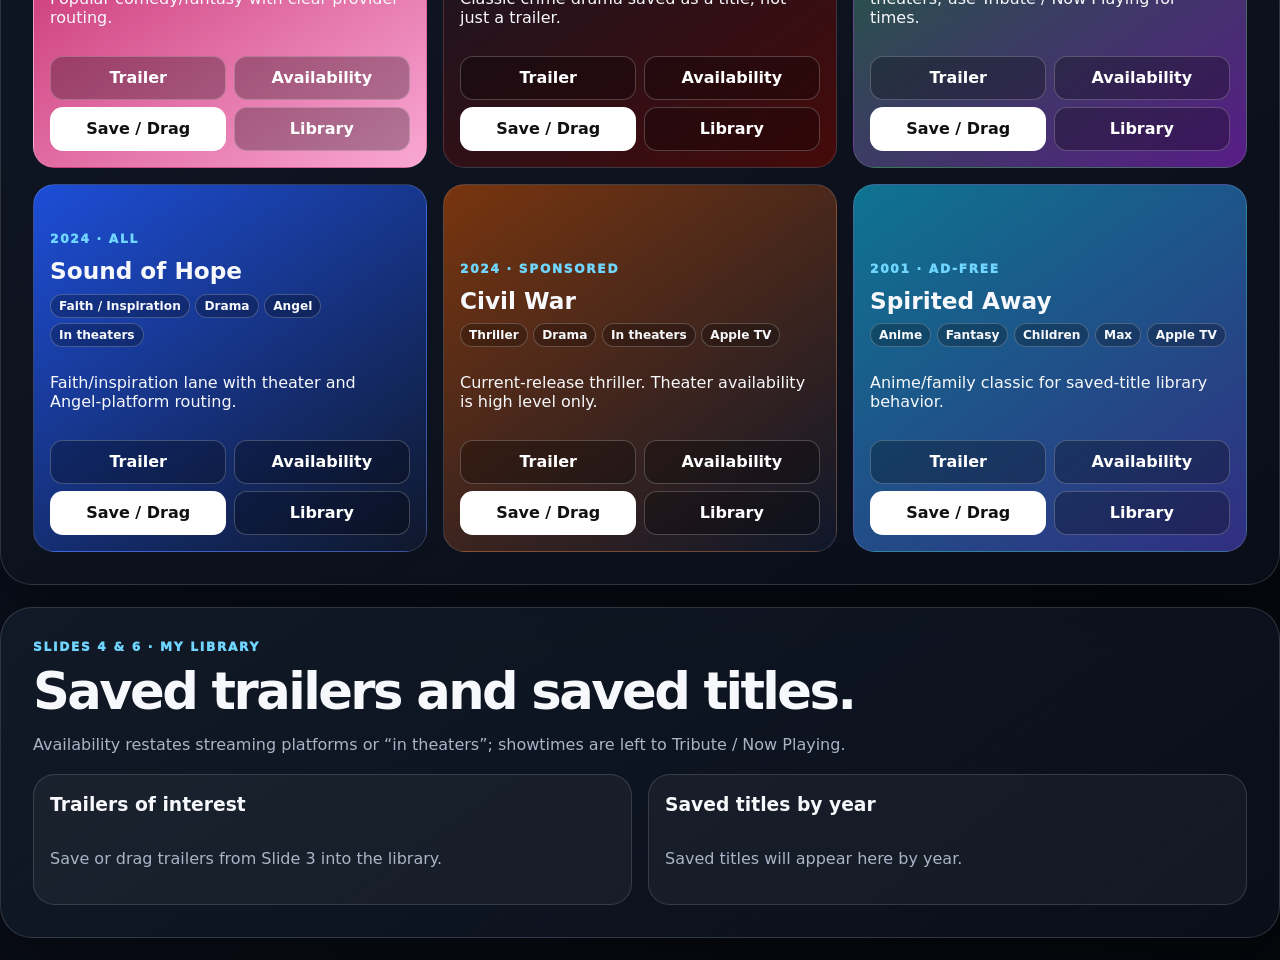
==== commit 0555d4d2: "Mobile renderer polish for phone layout" ====
--- a/mvp/findamovie_mvp_static/index.html
+++ b/mvp/findamovie_mvp_static/index.html
@@ -6,7 +6,7 @@
   <title>MoviesMadeEasy — Tom Review Prototype</title>
   <meta name="description" content="MoviesMadeEasy presentable prototype: profile, platform selection, trailer-first titles, and saved library." />
   <link rel="manifest" href="./manifest.webmanifest" />
-  <link rel="stylesheet" href="./styles.css?v=tom-notes-20260702" />
+  <link rel="stylesheet" href="./styles.css?v=mobile-20260706a" />
 </head>
 <body>
   <header class="topbar">
--- a/mvp/findamovie_mvp_static/styles.css
+++ b/mvp/findamovie_mvp_static/styles.css
@@ -8,3 +8,14 @@
 @media(max-width:380px){.nav{grid-template-columns:1fr}.screen{width:calc(100% - .5rem);padding:.75rem}.eyebrow{font-size:.68rem}.movie-card{min-height:16rem}.primary,.secondary,.ghost{padding:.62rem .7rem}}
 
 .header-actions{display:flex;flex-direction:column;align-items:flex-end;gap:.45rem}.version-nav{display:flex;flex-wrap:wrap;justify-content:flex-end;gap:.4rem}.version-nav a{border:1px solid var(--line);border-radius:999px;padding:.45rem .65rem;background:rgba(255,255,255,.055);color:var(--muted);font-weight:900;font-size:.86rem}.version-nav a.active{background:var(--gold);color:#111;border-color:var(--gold)}.profile-buttons{display:grid;grid-template-columns:1fr 1fr;gap:.55rem}.profile-buttons .primary,.profile-buttons .secondary{width:100%;justify-content:center;border-radius:.9rem}@media(max-width:760px){.header-actions{align-items:stretch;width:100%}.version-nav,.nav{justify-content:flex-start}.profile-buttons{grid-template-columns:1fr}}
+
+/* Mobile renderer pass — Android Chrome/Fennec, 2026-07-06
+   Goal: make the prototype feel like a phone app instead of a squeezed desktop page. */
+:root{--phone-gutter:clamp(.72rem,3.7vw,1rem);--tap:44px}html{font-size:16px;-webkit-text-size-adjust:100%;text-size-adjust:100%}body{min-width:320px;overscroll-behavior-y:contain}img,svg,video,canvas{max-width:100%;height:auto}button,a,input,select{touch-action:manipulation}.topbar,.header-actions,.version-nav,.nav,.screen,.hero,.profile-layout,.library-layout,.two-col,.platform-grid,.results-grid,.card,.form-card,.movie-card,.library-item{max-width:100%;min-width:0}.topbar{padding-left:var(--phone-gutter);padding-right:var(--phone-gutter)}.header-actions{min-width:0}.brand{flex:0 1 auto}.brand strong{line-height:1.05}.version-nav,.nav{scrollbar-width:none}.version-nav::-webkit-scrollbar,.nav::-webkit-scrollbar{display:none}.version-nav a,.nav a,.primary,.secondary,.ghost,.card-actions a,.card-actions button,.library-actions a,.library-actions button{min-height:var(--tap);display:inline-flex;align-items:center;justify-content:center}.screen{scroll-margin-top:5rem}.home-account{display:grid;grid-template-columns:1fr 1fr;gap:.75rem;margin-top:1rem}.home-account .full{grid-column:1/-1}.profile-buttons{display:grid;grid-template-columns:1fr 1fr;gap:.65rem}.route-list a{min-height:var(--tap)}
+@media(max-width:820px){
+  body{background:#070a12}.topbar{position:sticky;top:0;display:grid;grid-template-columns:1fr;align-items:stretch;gap:.62rem;padding-top:.55rem;padding-bottom:.6rem}.brand{gap:.62rem}.mark{width:2.35rem;height:2.35rem;border-radius:.8rem}.brand small{font-size:.78rem}.header-actions{align-items:stretch;width:100%;gap:.45rem}.version-nav,.nav{display:flex;flex-wrap:nowrap;overflow-x:auto;justify-content:flex-start;gap:.38rem;padding-bottom:.05rem;-webkit-overflow-scrolling:touch}.version-nav a,.nav a{flex:0 0 auto;white-space:nowrap;padding:.55rem .72rem;font-size:.86rem}.nav b{min-width:1.2rem;height:1.2rem;font-size:.72rem}.screen{width:calc(100% - (var(--phone-gutter) * 2));margin:.75rem auto 1rem;padding:1rem;border-radius:1.15rem}.hero{display:grid;grid-template-columns:1fr;gap:1rem}.status-card{margin-top:0}.eyebrow{font-size:.7rem;letter-spacing:.12em}h1{font-size:clamp(2.65rem,15vw,4.25rem);line-height:.9;margin-bottom:.85rem}h2{font-size:clamp(1.65rem,8vw,2.35rem);line-height:1.02}.lead,.muted,.hint{font-size:.95rem;line-height:1.48}.steps{font-size:1.05rem;line-height:1.32;padding-left:1.35rem}.actions,.row-head,.search-row{display:grid;grid-template-columns:1fr;gap:.55rem;width:100%;align-items:stretch}.actions a,.actions button,.search-row button,.primary,.secondary,.ghost{width:100%;text-align:center}.home-account,.profile-layout,.library-layout,.two-col,.platform-grid,.results-grid{grid-template-columns:1fr}.form-card,.platform-card,.card,.library-item{padding:.9rem;border-radius:1rem}fieldset{padding:.85rem;border-radius:1rem}fieldset label,.check{font-size:.96rem;line-height:1.28}.check-list{grid-template-columns:1fr;gap:.18rem}.profile-buttons{grid-template-columns:1fr}.search-row{margin-left:0}.search-row input,input,select{font-size:16px;padding:.78rem;border-radius:.78rem}.search-row input{min-width:0;width:100%}select[multiple]{min-height:9rem}.results-grid{gap:.85rem}.movie-card{min-height:auto;aspect-ratio:4/5;padding:.92rem;border-radius:1rem}.movie-card h3{font-size:1.28rem;line-height:1.05}.chips{gap:.25rem;margin:.5rem 0}.chip{font-size:.68rem;padding:.22rem .45rem}.card-actions{grid-template-columns:1fr;gap:.42rem}.card-actions a,.card-actions button{padding:.65rem}.library-actions{display:grid;grid-template-columns:1fr;gap:.42rem}.library-actions a,.library-actions button{text-align:center}.modal-card{padding:1rem;border-radius:1rem;max-height:calc(100dvh - 1rem);overflow:auto}dialog{width:100%;max-width:100%;padding:.5rem}.modal-close{width:2.5rem;height:2.5rem}.route-list{gap:.45rem}.route-list a{overflow-wrap:anywhere}
+}
+@media(max-width:430px){
+  :root{--phone-gutter:.55rem}.topbar{border-bottom-color:rgba(255,255,255,.1)}.brand small{display:none}.version-nav a,.nav a{font-size:.82rem;padding:.52rem .62rem}.screen{padding:.82rem;border-radius:1rem}.hero,.screen:not(.hero){box-shadow:0 14px 42px rgba(0,0,0,.32)}h1{font-size:clamp(2.35rem,16vw,3.7rem)}h2{font-size:clamp(1.45rem,8vw,2rem)}.lead,.muted,.hint{font-size:.92rem}.steps{font-size:.98rem}.form-card,.platform-card,.card,.library-item{padding:.78rem}.movie-card{aspect-ratio:auto;min-height:18.5rem}.movie-card h3{font-size:1.18rem}.primary,.secondary,.ghost{padding:.66rem .7rem}.section-head{margin-bottom:.75rem}.row-head h2,.section-head h2{margin-bottom:.55rem}
+}
+@media(max-width:360px){.version-nav a,.nav a{font-size:.78rem;padding:.48rem .55rem}.screen{width:calc(100% - .5rem);padding:.7rem}.mark{width:2.1rem;height:2.1rem}.movie-card{min-height:17rem}.chip{font-size:.64rem}.card-actions a,.card-actions button{font-size:.9rem}}
